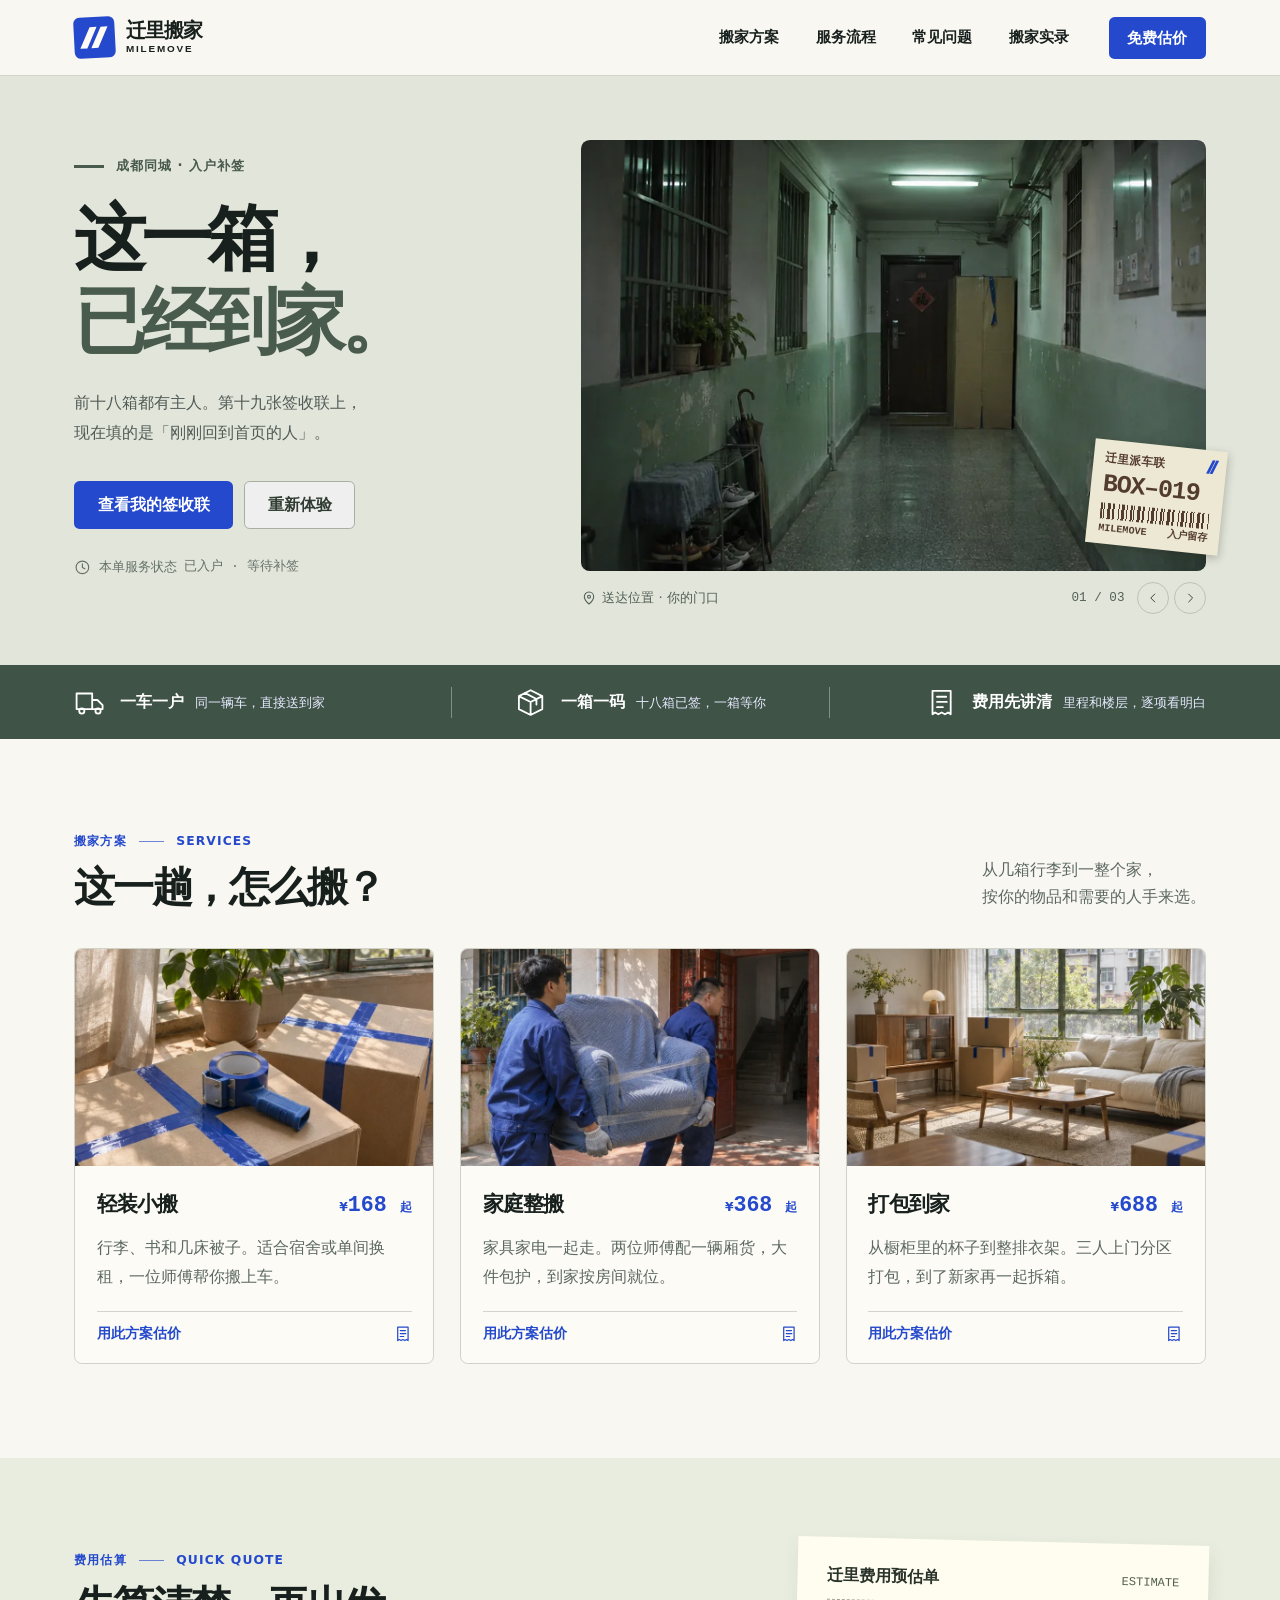
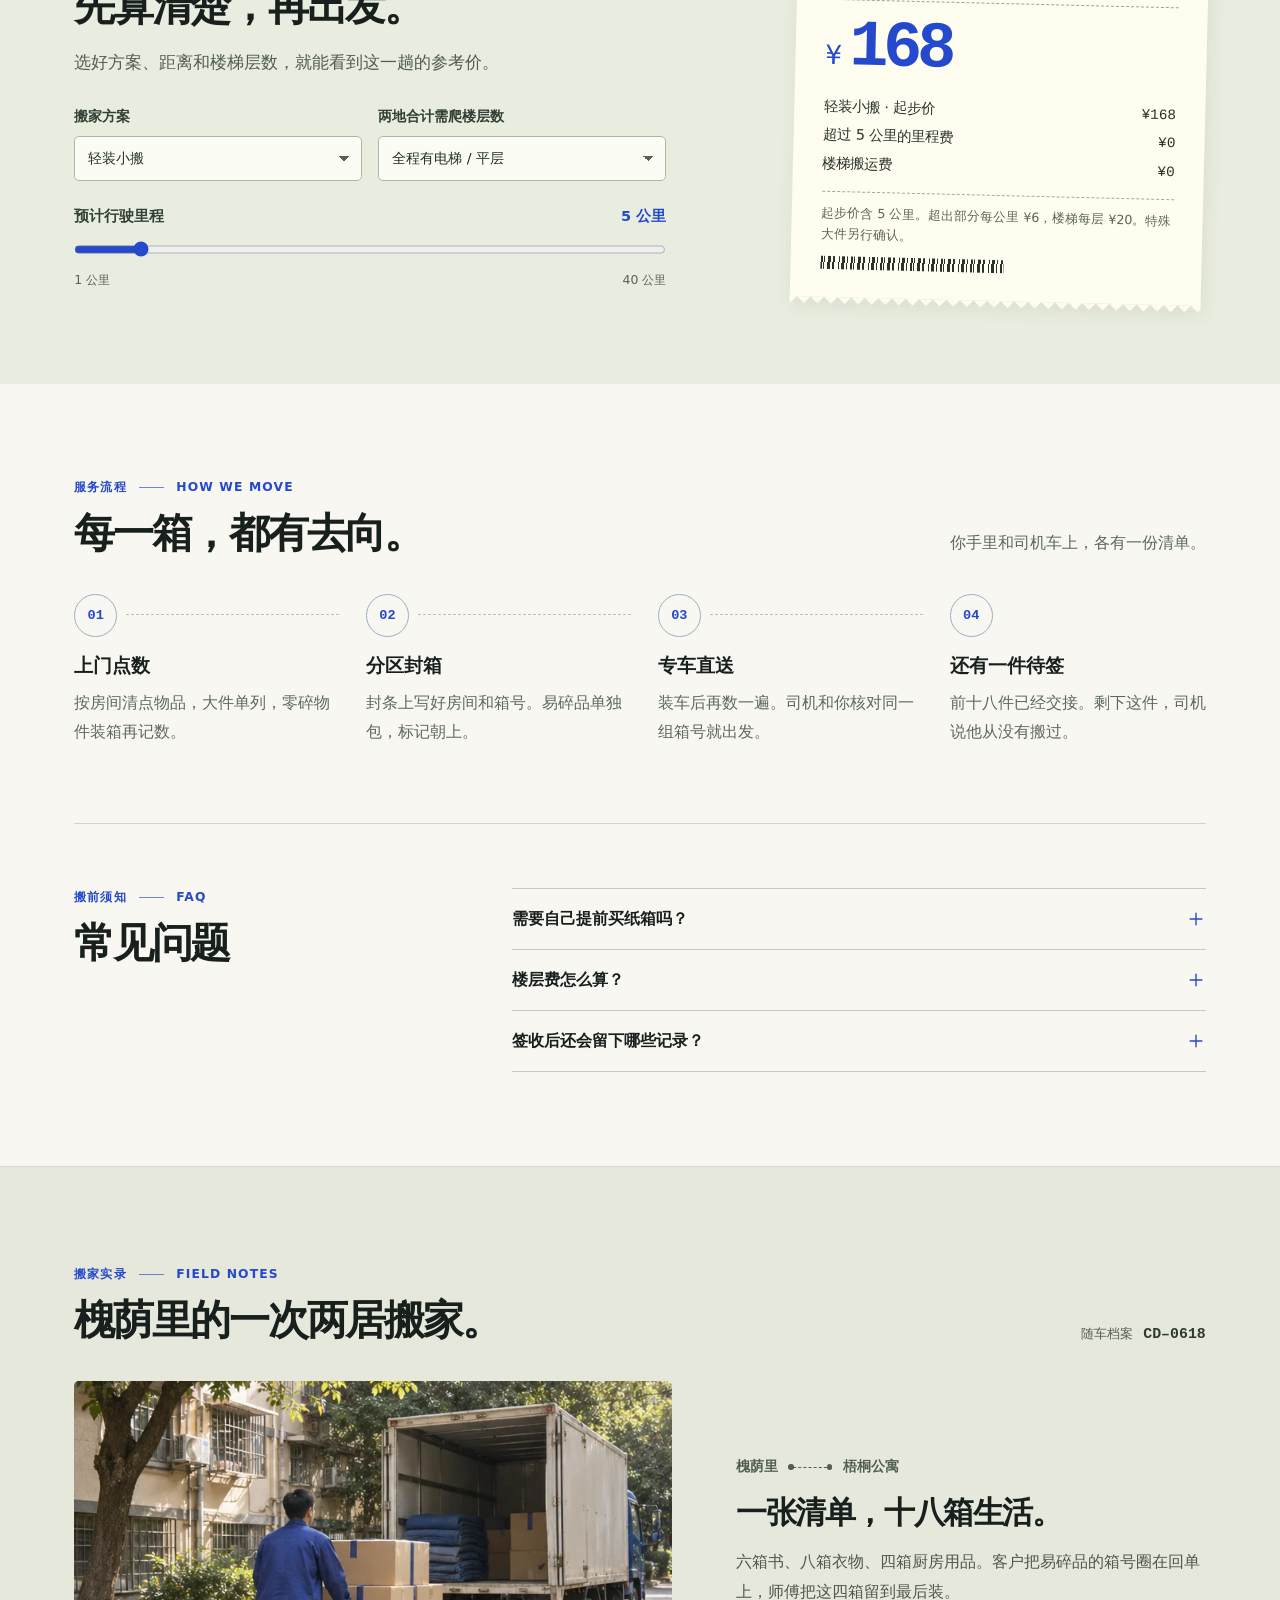
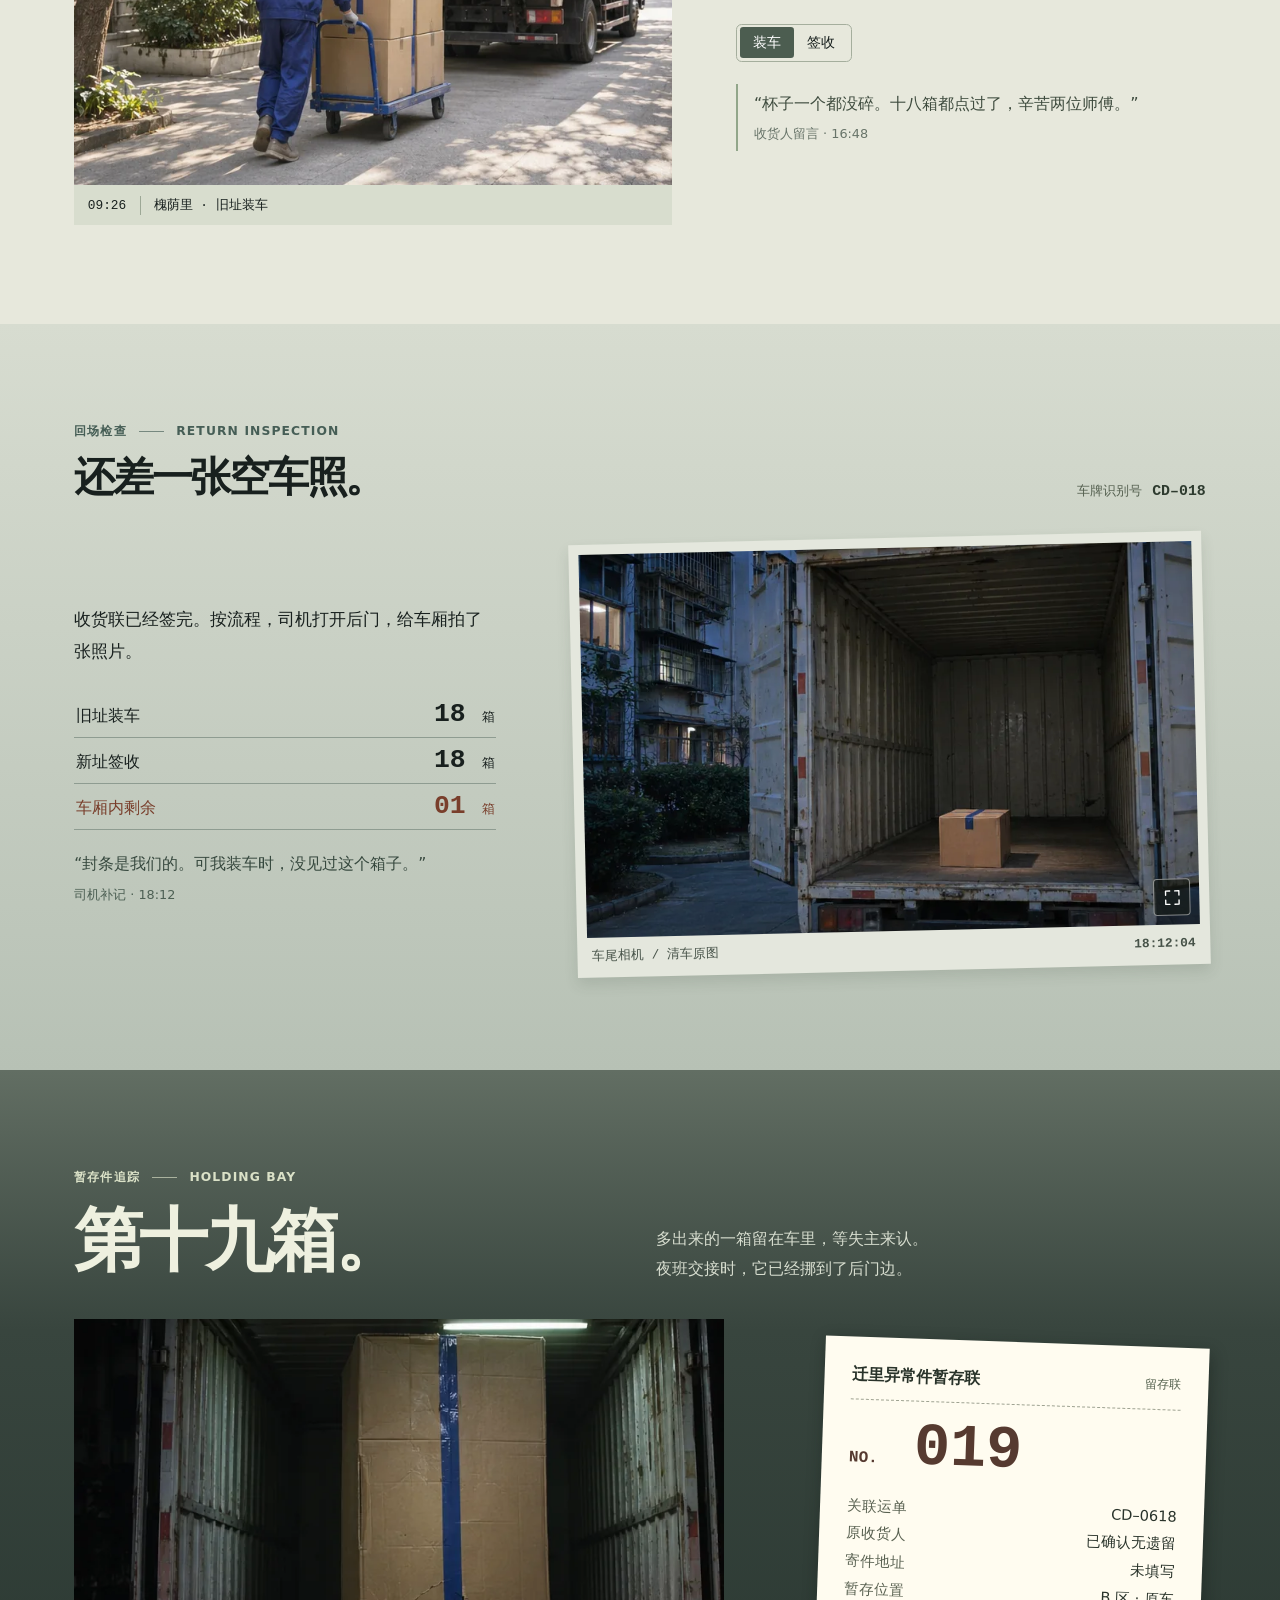
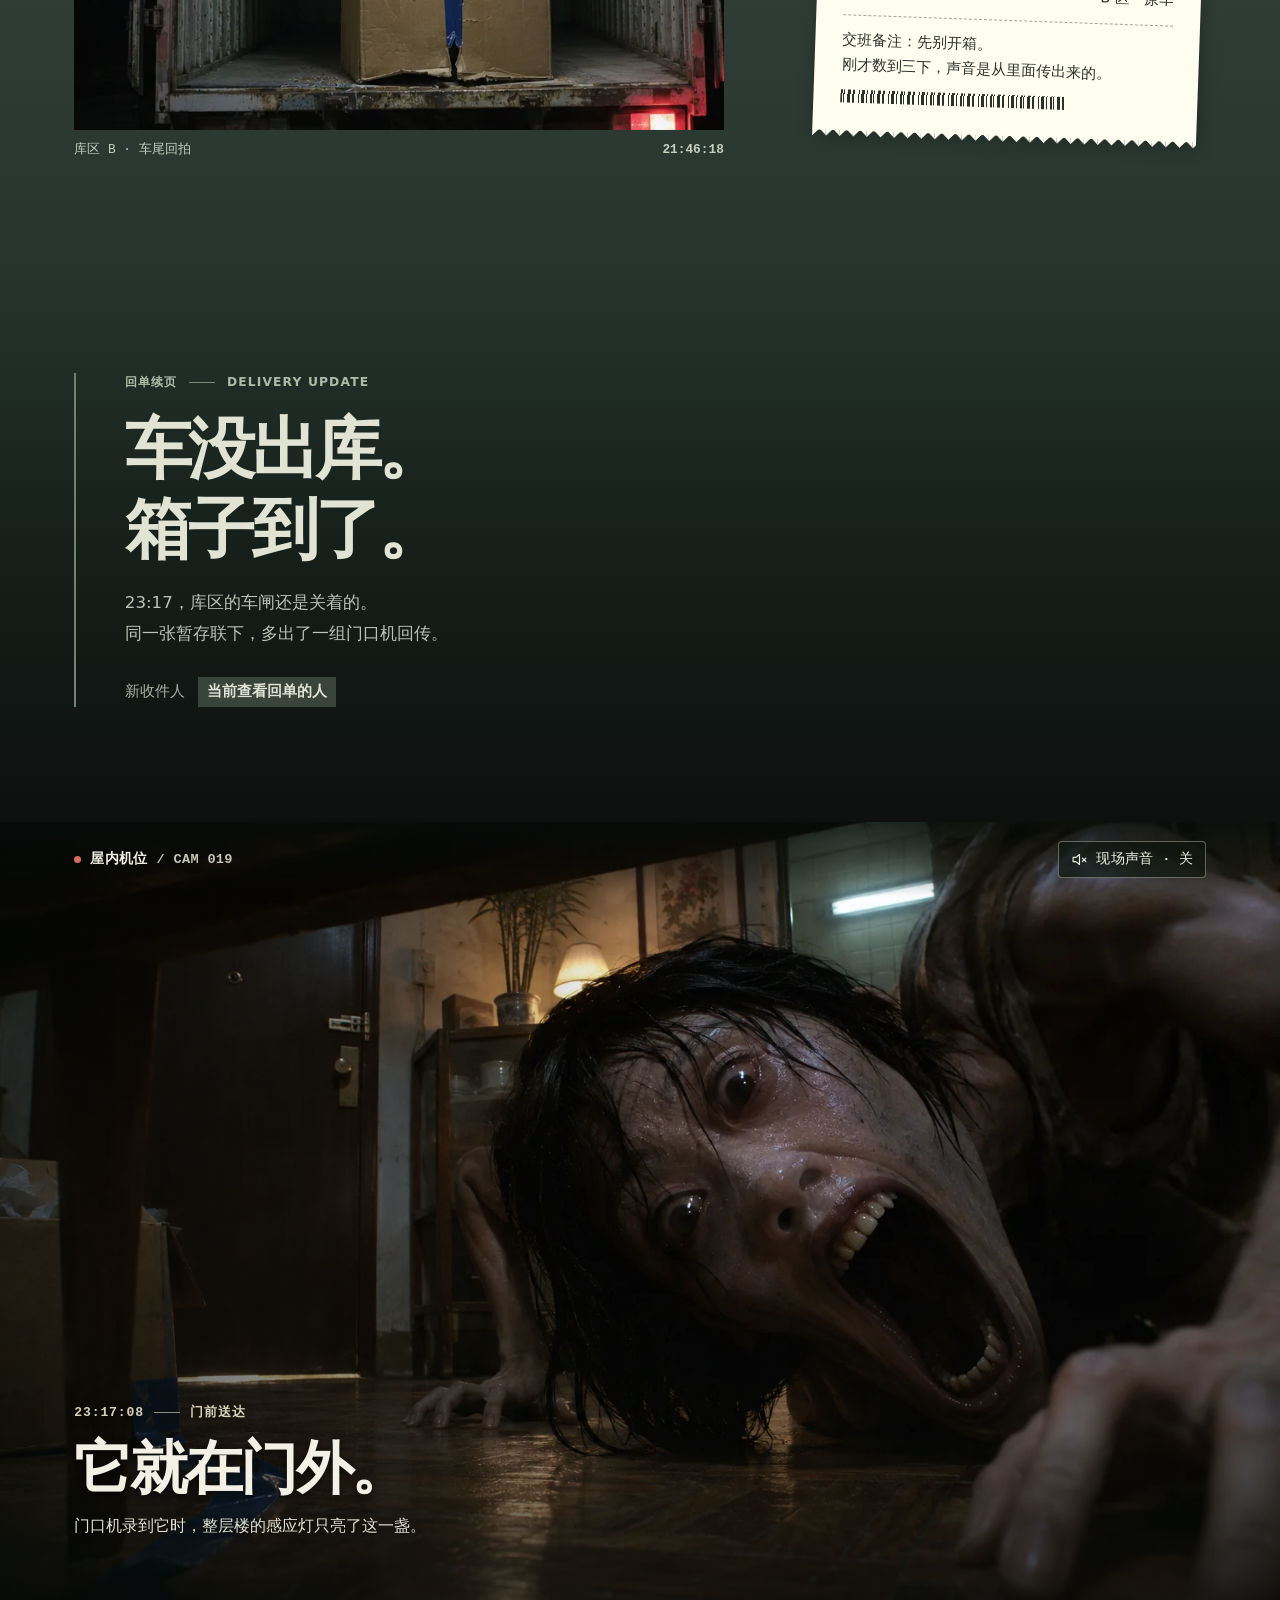
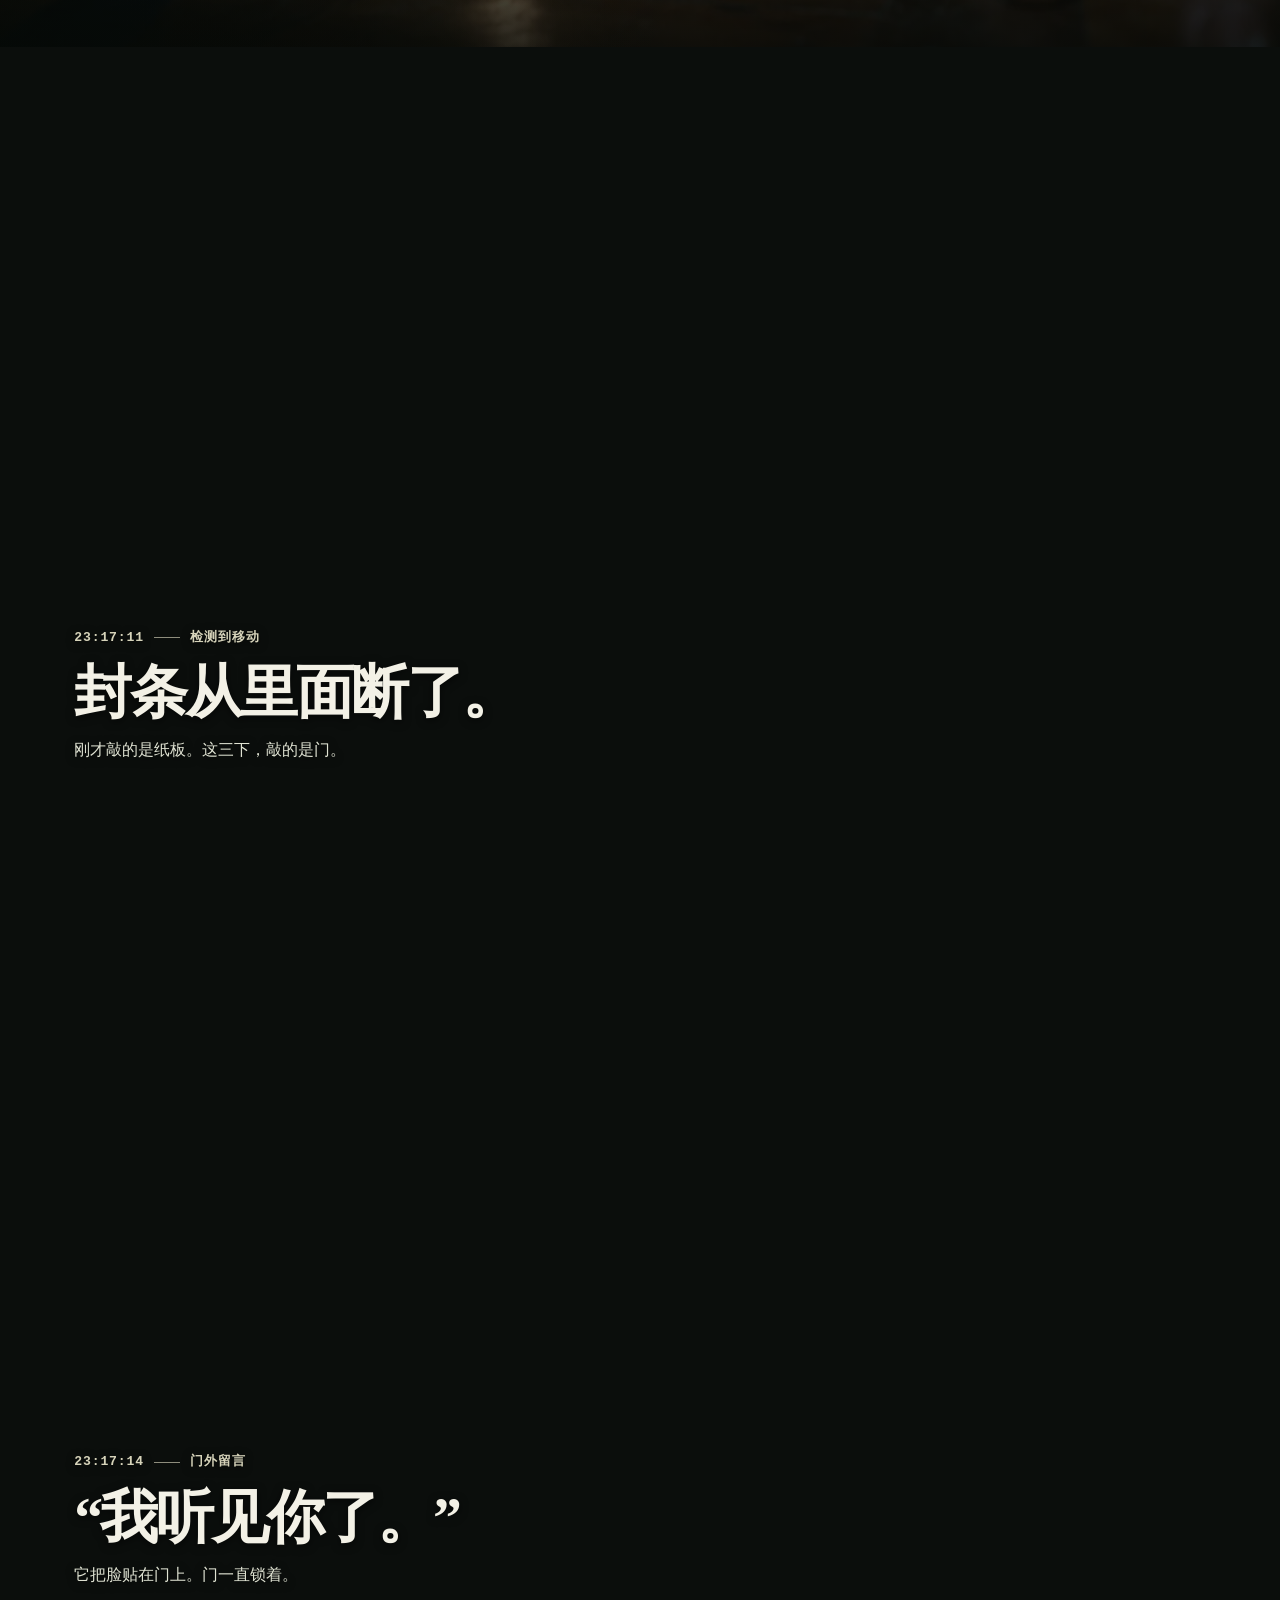
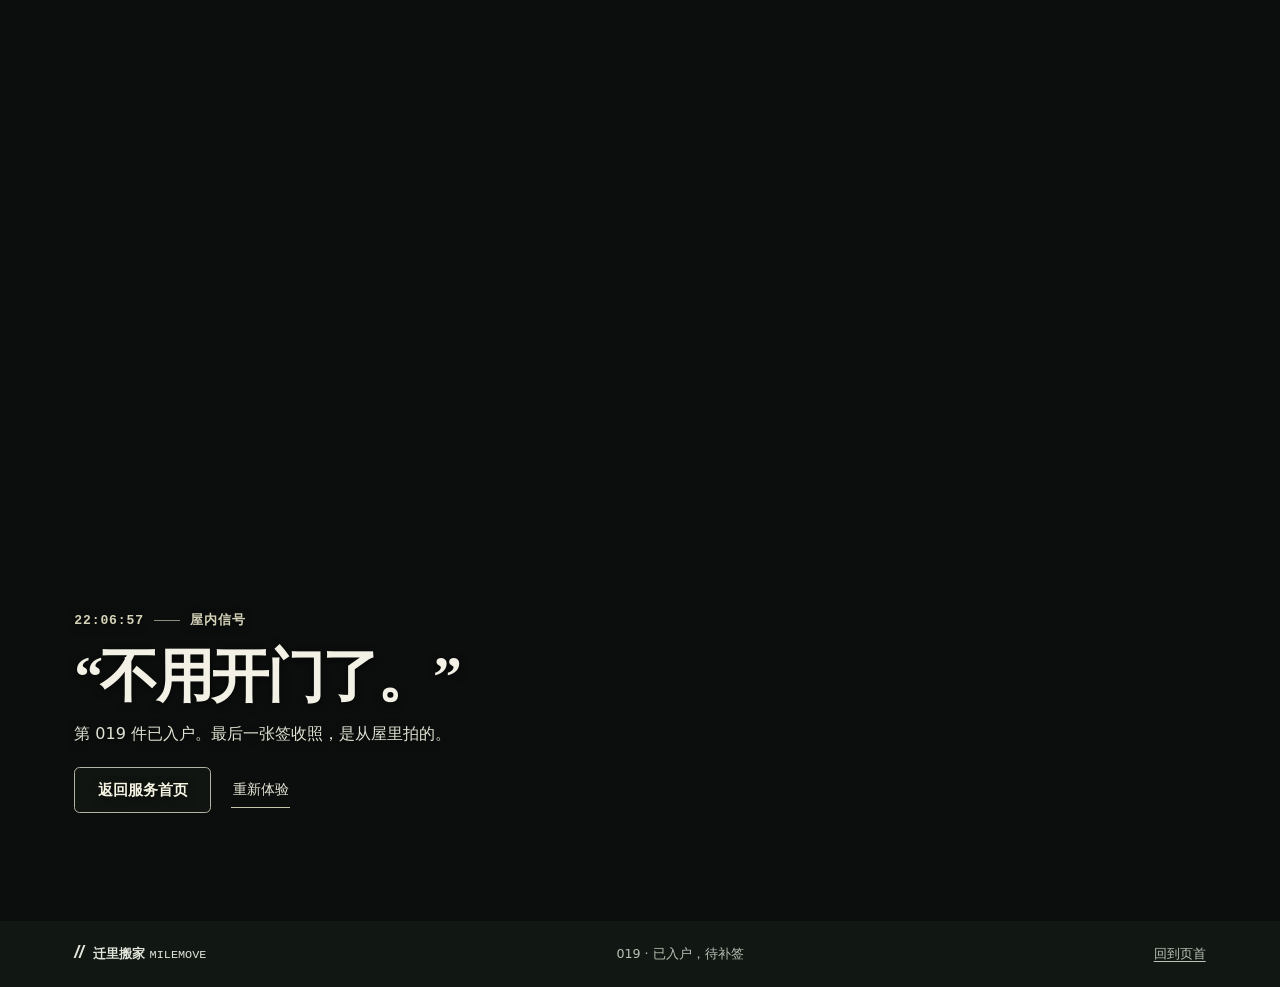
==== milemove/index.html @ a7ba2e3a "Add standalone Milemove moving service experience" ====
<!doctype html>
<html lang="zh-CN">
<head>
  <meta charset="utf-8">
  <meta name="viewport" content="width=device-width, initial-scale=1">
  <meta name="theme-color" content="#f8f7f1">
  <meta name="description" content="迁里搬家 MILEMOVE，成都同城搬家服务。了解搬家方案，算算这一趟的费用，跟着一张回单看物品怎样到家。">
  <title>迁里搬家 MILEMOVE · 成都同城搬家</title>
  <link rel="icon" href="./assets/mark.svg" type="image/svg+xml">
  <link rel="preload" as="image" href="./assets/fleet.webp">
  <link rel="stylesheet" href="./style.css">
  <script src="./app.js" defer></script>
</head>
<body>
  <svg class="symbols" aria-hidden="true" xmlns="http://www.w3.org/2000/svg">
    <symbol id="i-pin" viewBox="0 0 24 24"><path d="M19 10c0 5-7 11-7 11S5 15 5 10a7 7 0 1 1 14 0Z"/><circle cx="12" cy="10" r="2.2"/></symbol>
    <symbol id="i-box" viewBox="0 0 24 24"><path d="m3 7 9-4.5L21 7v10l-9 4.5L3 17Zm0 0 9 4.5L21 7m-9 4.5v10m-4.5-17 9 4.7v4.3"/></symbol>
    <symbol id="i-truck" viewBox="0 0 24 24"><path d="M2 5h12v12H2zm12 5h4l4 4v3h-8"/><circle cx="6" cy="18.5" r="2"/><circle cx="18.5" cy="18.5" r="2"/></symbol>
    <symbol id="i-receipt" viewBox="0 0 24 24"><path d="M5 3h14v18l-2-1.4-2.4 1.4-2.6-1.4L9.5 21l-2.4-1.4L5 21Zm3.5 4.5h7m-7 4H16m-7.5 4H13"/></symbol>
    <symbol id="i-clock" viewBox="0 0 24 24"><circle cx="12" cy="12" r="9"/><path d="M12 7v5l3.5 2"/></symbol>
    <symbol id="i-left" viewBox="0 0 24 24"><path d="m14.5 5.5-6.5 6.5 6.5 6.5"/></symbol>
    <symbol id="i-right" viewBox="0 0 24 24"><path d="m9.5 5.5 6.5 6.5-6.5 6.5"/></symbol>
    <symbol id="i-plus" viewBox="0 0 24 24"><path d="M12 5v14M5 12h14"/></symbol>
    <symbol id="i-sound" viewBox="0 0 24 24"><path d="M3 9h4l5-4v14l-5-4H3zm13-1c2 2 2 6 0 8m3-11c4 4 4 10 0 14"/></symbol>
    <symbol id="i-mute" viewBox="0 0 24 24"><path d="M3 9h4l5-4v14l-5-4H3zm13 1 5 5m0-5-5 5"/></symbol>
    <symbol id="i-expand" viewBox="0 0 24 24"><path d="M4 9V4h5m6 0h5v5m0 6v5h-5M9 20H4v-5"/></symbol>
  </svg>
  <a class="skip" href="#main">跳到主要内容</a>
  <header class="site-header" id="site-header">
    <div class="shell header-inner">
      <a class="brand" href="#top" aria-label="迁里搬家，返回首页"><span class="brand-mark" aria-hidden="true"></span><span class="brand-word">迁里搬家<span>MILEMOVE</span></span></a>
      <nav class="nav" id="nav" aria-label="主导航">
        <a href="#services">搬家方案</a><a href="#process">服务流程</a><a href="#questions">常见问题</a><a href="#case-file">搬家实录</a>
      </nav>
      <div class="header-actions"><a class="nav-quote" href="#estimate">免费估价</a><button type="button" class="menu-toggle" aria-label="展开导航" aria-expanded="false" aria-controls="nav"><span></span><span></span></button></div>
    </div>
  </header>
  <main id="main">
    <section class="hero" id="top" aria-labelledby="hero-title">
      <div class="shell hero-grid">
        <div class="hero-copy">
          <p class="eyebrow"><span class="mini-rule"></span><span id="hero-place">成都同城搬家服务</span></p>
          <h1 id="hero-title"><span id="hero-first">把日子，</span><strong id="hero-last">搬到新家<span class="fullstop">。</span></strong></h1>
          <p class="hero-intro" id="hero-intro">从第一卷封箱胶带，到最后一只箱子进门。<br>打包、搬运、归位，这一路交给迁里。</p>
          <div class="hero-buttons"><a class="button primary" id="hero-cta" href="#estimate">算算搬家费用</a><a class="button outline" id="hero-secondary" href="#services">看看服务方案</a><button class="button outline" id="hero-replay" type="button" data-replay hidden>重新体验</button></div>
          <p class="service-hours"><svg class="icon"><use href="#i-clock"/></svg><span id="hours-text">每日服务时间</span><b id="hours-value">08:00 – 20:00</b></p>
        </div>
        <figure class="hero-gallery">
          <div class="hero-photo">
            <img id="hero-image" src="./assets/fleet.webp" width="1536" height="1024" alt="午后的成都街道上，一辆蓝白色迁里搬家货车停在树荫下" fetchpriority="high">
            <div class="dispatch-label" aria-hidden="true"><div class="dispatch-label-head"><b>迁里派车联</b><span class="double-slash">//</span></div><strong id="dispatch-code">CD–018</strong><span class="barcode"></span><div class="dispatch-label-foot"><span>MILEMOVE</span><span id="dispatch-kind">同城专车</span></div></div>
          </div>
          <figcaption class="gallery-caption"><div class="gallery-description" aria-live="polite"><svg class="icon"><use href="#i-pin"/></svg><span id="gallery-label">成都 · 车队街拍</span></div><div class="gallery-controls"><span class="counter" id="gallery-counter">01 / 03</span><button type="button" class="icon-button" id="gallery-prev" aria-label="上一张车队照片"><svg class="icon"><use href="#i-left"/></svg></button><button type="button" class="icon-button" id="gallery-next" aria-label="下一张车队照片"><svg class="icon"><use href="#i-right"/></svg></button></div></figcaption>
        </figure>
      </div>
    </section>
    <div class="value-strip"><div class="shell values">
      <div><svg class="line-icon"><use href="#i-truck"/></svg><p><b>一车一户</b><span>同一辆车，直接送到家</span></p></div>
      <div><svg class="line-icon"><use href="#i-box"/></svg><p><b>一箱一码</b><span id="promise-count">装车和签收都按箱点数</span></p></div>
      <div><svg class="line-icon"><use href="#i-receipt"/></svg><p><b>费用先讲清</b><span>里程和楼层，逐项看明白</span></p></div>
    </div></div>

    <section class="section shell" id="services" aria-labelledby="services-title">
      <div class="section-head"><div><p class="kicker">搬家方案 <i></i> SERVICES</p><h2 id="services-title">这一趟，怎么搬？</h2></div><p>从几箱行李到一整个家，<br>按你的物品和需要的人手来选。</p></div>
      <div class="service-grid">
        <article class="service-card"><img width="764" height="508" src="./assets/packing.webp" loading="lazy" alt="靠窗的搬家纸箱和一卷蓝色封箱胶带"><div class="service-body"><div class="plan-title"><h3>轻装小搬</h3><span><small>¥</small>168 <small>起</small></span></div><p>行李、书和几床被子。适合宿舍或单间换租，一位师傅帮你搬上车。</p><a class="plan-link" href="#estimate" data-plan="light">用此方案估价<svg class="icon"><use href="#i-receipt"/></svg></a></div></article>
        <article class="service-card"><img width="764" height="508" src="./assets/carrying.webp" loading="lazy" alt="两位穿蓝色工装的搬运师傅合力抬起包好的家具"><div class="service-body"><div class="plan-title"><h3>家庭整搬</h3><span><small>¥</small>368 <small>起</small></span></div><p>家具家电一起走。两位师傅配一辆厢货，大件包护，到家按房间就位。</p><a class="plan-link" href="#estimate" data-plan="family">用此方案估价<svg class="icon"><use href="#i-receipt"/></svg></a></div></article>
        <article class="service-card"><img width="764" height="508" src="./assets/new-home.webp" loading="lazy" alt="新家客厅里整齐码着纸箱，家具已经归位"><div class="service-body"><div class="plan-title"><h3>打包到家</h3><span><small>¥</small>688 <small>起</small></span></div><p>从橱柜里的杯子到整排衣架。三人上门分区打包，到了新家再一起拆箱。</p><a class="plan-link" href="#estimate" data-plan="full">用此方案估价<svg class="icon"><use href="#i-receipt"/></svg></a></div></article>
      </div>
    </section>

    <section class="estimate-section" id="estimate" aria-labelledby="estimate-title">
      <div class="shell estimate-grid">
        <div><p class="kicker">费用估算 <i></i> QUICK QUOTE</p><h2 id="estimate-title">先算清楚，再出发。</h2><p class="lede">选好方案、距离和楼梯层数，就能看到这一趟的参考价。</p>
          <div class="quote-controls">
            <label class="field"><span>搬家方案</span><select id="plan"><option value="light">轻装小搬</option><option value="family">家庭整搬</option><option value="full">打包到家</option></select></label>
            <label class="field"><span>两地合计需爬楼层数</span><select id="stairs"><option value="0">全程有电梯 / 平层</option><option value="1">1 层</option><option value="2">2 层</option><option value="3">3 层</option><option value="4">4 层</option><option value="5">5 层</option><option value="6">6 层</option><option value="7">7 层</option><option value="8">8 层</option><option value="9">9 层</option><option value="10">10 层</option></select></label>
            <label class="range-field" for="km"><span>预计行驶里程</span><output id="km-value" for="km">5 公里</output></label><input type="range" id="km" min="1" max="40" value="5" aria-label="预计行驶里程（公里）">
            <div class="range-ends"><span>1 公里</span><span>40 公里</span></div>
          </div>
        </div>
        <div class="quote-paper"><div class="paper-top"><b>迁里费用预估单</b><span>ESTIMATE</span></div><div class="paper-price"><span>¥</span><output id="total" for="plan km stairs" aria-live="polite">168</output></div><dl class="price-lines"><div><dt id="base-name">轻装小搬 · 起步价</dt><dd id="base-cost">¥168</dd></div><div><dt>超过 5 公里的里程费</dt><dd id="km-cost">¥0</dd></div><div><dt>楼梯搬运费</dt><dd id="stair-cost">¥0</dd></div></dl><p>起步价含 5 公里。超出部分每公里 ¥6，楼梯每层 ¥20。特殊大件另行确认。</p><span class="barcode" aria-hidden="true"></span></div>
      </div>
    </section>

    <section id="process" class="section shell process-section" aria-labelledby="process-title">
      <div class="section-head"><div><p class="kicker">服务流程 <i></i> HOW WE MOVE</p><h2 id="process-title">每一箱，都有去向。</h2></div><p>你手里和司机车上，各有一份清单。</p></div>
      <ol class="process-list"><li><b>上门点数</b><p>按房间清点物品，大件单列，零碎物件装箱再记数。</p></li><li><b>分区封箱</b><p>封条上写好房间和箱号。易碎品单独包，标记朝上。</p></li><li><b>专车直送</b><p>装车后再数一遍。司机和你核对同一组箱号就出发。</p></li><li><b id="process-last">对码签收</b><p id="process-caption">在新家逐箱点收；司机回场前，补拍最后一张空车照。</p></li></ol>
      <div class="faq-grid" id="questions"><div><p class="kicker">搬前须知 <i></i> FAQ</p><h2>常见问题</h2></div><div class="faqs">
        <details><summary>需要自己提前买纸箱吗？<svg class="icon"><use href="#i-plus"/></svg></summary><p>可以自备。选「打包到家」时，师傅会带纸箱、蓝色封箱胶带和填充材料。书籍建议分成小箱，留出双手能抱稳的重量。</p></details>
        <details><summary>楼层费怎么算？<svg class="icon"><use href="#i-plus"/></svg></summary><p>只算需要走楼梯的高度。例如从无电梯三楼搬到有电梯的六楼，从三楼到一楼走两层，估价时选「2 层」即可。</p></details>
        <details><summary>签收后还会留下哪些记录？<svg class="icon"><use href="#i-plus"/></svg></summary><p id="faq-receipt">随车回单保留装车数、收货数和清车照片。碰到没有对应箱号的物品，会另开一张暂存联。</p></details>
      </div></div>
    </section>

    <section class="case-section" id="case-file" aria-labelledby="case-title"><div class="shell">
      <div class="section-head"><div><p class="kicker">搬家实录 <i></i> FIELD NOTES</p><h2 id="case-title">槐荫里的一次两居搬家。</h2></div><span class="job-ref">随车档案 <b>CD–0618</b></span></div>
      <div class="field-grid">
        <figure class="field-photo"><img id="case-image" width="764" height="508" src="./assets/loading.webp" loading="lazy" alt="师傅把最后几箱行李推向小区里等候的货车"><figcaption><span id="case-time">09:26</span><span id="case-caption">槐荫里 · 旧址装车</span></figcaption></figure>
        <div class="field-copy"><p class="case-route"><span>槐荫里</span><i aria-hidden="true"></i><span>梧桐公寓</span></p><h3>一张清单，十八箱生活。</h3><p>六箱书、八箱衣物、四箱厨房用品。客户把易碎品的箱号圈在回单上，师傅把这四箱留到最后装。</p>
          <div class="case-tabs" aria-label="切换交接照片"><button type="button" data-case="0" aria-pressed="true">装车</button><button type="button" data-case="1" aria-pressed="false">签收</button></div>
          <blockquote>“杯子一个都没碎。十八箱都点过了，辛苦两位师傅。”<cite>收货人留言 · 16:48</cite></blockquote>
        </div>
      </div>
    </div></section>

    <section class="inspection-section" id="inspection" aria-labelledby="inspection-title"><div class="shell">
      <div class="section-head"><div><p class="kicker">回场检查 <i></i> RETURN INSPECTION</p><h2 id="inspection-title">还差一张空车照。</h2></div><span class="job-ref">车牌识别号 <b>CD–018</b></span></div>
      <div class="inspection-grid"><div class="inspection-text"><p class="lede">收货联已经签完。按流程，司机打开后门，给车厢拍了张照片。</p><dl class="count-table"><div><dt>旧址装车</dt><dd>18 <small>箱</small></dd></div><div><dt>新址签收</dt><dd>18 <small>箱</small></dd></div><div><dt>车厢内剩余</dt><dd>01 <small>箱</small></dd></div></dl><p class="driver-note">“封条是我们的。可我装车时，没见过这个箱子。”<span>司机补记 · 18:12</span></p></div>
        <figure class="evidence"><button class="evidence-image" type="button" data-zoom="inspection" aria-label="放大清车照片"><img src="./assets/inspection.webp" width="764" height="508" loading="lazy" alt="昏暗的货车深处，还有一只用蓝色胶带封好的纸箱"><span class="expand"><svg class="icon"><use href="#i-expand"/></svg></span></button><figcaption><span>车尾相机 / 清车原图</span><b>18:12:04</b></figcaption></figure>
      </div>
    </div></section>

    <section class="depot-section" id="depot" aria-labelledby="depot-title"><div class="shell">
      <p class="kicker">暂存件追踪 <i></i> HOLDING BAY</p><div class="depot-heading"><h2 id="depot-title">第十九箱。</h2><p>多出来的一箱留在车里，等失主来认。<br>夜班交接时，它已经挪到了后门边。</p></div>
      <div class="depot-grid"><figure class="depot-photo"><img src="./assets/unclaimed.webp" width="764" height="508" loading="lazy" alt="夜间的车厢口立着一只异常高的纸箱，蓝色封条已经松开"><figcaption><span>库区 B · 车尾回拍</span><b>21:46:18</b></figcaption></figure>
        <div class="hold-ticket"><div class="paper-top"><b>迁里异常件暂存联</b><span>留存联</span></div><strong class="ticket-no"><small>NO.</small> 019</strong><dl><div><dt>关联运单</dt><dd>CD–0618</dd></div><div><dt>原收货人</dt><dd>已确认无遗留</dd></div><div><dt>寄件地址</dt><dd>未填写</dd></div><div><dt>暂存位置</dt><dd>B 区 · 原车</dd></div></dl><p>交班备注：先别开箱。<br>刚才数到三下，声音是从里面传出来的。</p><span class="barcode" aria-hidden="true"></span></div>
      </div>
    </div></section>

    <section class="route-gap"><div class="shell gap-inner"><p class="kicker">回单续页 <i></i> DELIVERY UPDATE</p><h2>车没出库。<br>箱子到了。</h2><p>23:17，库区的车闸还是关着的。<br>同一张暂存联下，多出了一组门口机回传。</p><div class="destination"><span>新收件人</span><strong>当前查看回单的人</strong></div></div></section>

    <section id="doorstep" class="cinema" aria-label="第十九箱门口回传">
      <div class="cinema-screen" aria-hidden="true"><img class="film-image active" src="./assets/landing.webp" loading="lazy" alt=""><img class="film-image" src="./assets/opened.webp" loading="lazy" alt=""><img class="film-image" src="./assets/visitor.webp" loading="lazy" alt=""><img class="film-image final-image" src="./assets/inside.webp" loading="lazy" alt=""><div class="film-glass"></div></div>
      <div class="camera-controls"><span class="camera-id"><i></i><b id="camera-name">门口机</b><span> / CAM 019</span></span><button class="sound" type="button" aria-pressed="false"><svg class="icon"><use href="#i-mute"/></svg><span>现场声音 · 关</span></button></div>
      <div class="film-beats">
        <article class="beat"><img class="fallback-still" src="./assets/landing.webp" width="764" height="508" alt="一幢旧楼的走廊尽头，门边立着库区里的那只箱子" loading="lazy"><div class="beat-copy"><p class="shot-meta">23:17:08 <i></i> 门前送达</p><h2>它就在门外。</h2><p>门口机录到它时，整层楼的感应灯只亮了这一盏。</p></div></article>
        <article class="beat"><img class="fallback-still" src="./assets/opened.webp" width="764" height="508" alt="箱底已经裂开，一只苍白的手从纸板后面探出来" loading="lazy"><div class="beat-copy"><p class="shot-meta">23:17:11 <i></i> 检测到移动</p><h2>封条从里面断了。</h2><p>刚才敲的是纸板。这三下，敲的是门。</p></div></article>
        <article class="beat"><img class="fallback-still" src="./assets/visitor.webp" width="1536" height="1024" alt="门外的人从破箱旁折过身来，一只睁着的眼睛贴近了镜头" loading="lazy"><div class="beat-copy"><p class="shot-meta">23:17:14 <i></i> 门外留言</p><h2>“我听见你了。”</h2><p>它把脸贴在门上。门一直锁着。</p></div></article>
        <article class="beat final-beat" id="receipt"><img class="fallback-still" src="./assets/inside.webp" width="1536" height="1024" alt="镜头落在屋内的桌子底下。门还锁着，那个本该在门外的东西已经贴着地板爬到了眼前" loading="lazy"><div class="beat-copy"><p class="shot-meta"><time class="local-clock">--:--:--</time><i></i> 屋内信号</p><h2>“不用开门了。”</h2><p>第 019 件已入户。最后一张签收照，是从屋里拍的。</p><div class="end-actions"><a class="button end-return" href="#top">返回服务首页</a><button class="reset-link" type="button" data-replay>重新体验</button></div></div></article>
      </div>
    </section>
  </main>
  <footer><div class="shell footer-inner"><span class="footer-brand"><i class="footer-mark">//</i> 迁里搬家 <b>MILEMOVE</b></span><span id="footer-state">同城搬运 · 随车回单</span><a href="#top">回到页首</a></div></footer>
  <dialog class="lightbox" id="lightbox" aria-labelledby="lightbox-title"><div><b id="lightbox-title">车尾相机 · 清车原图</b><button type="button" class="dialog-close" aria-label="关闭原图">关闭</button></div><img src="./assets/inspection.webp" width="764" height="508" alt="空车检查原图，车厢地板上留着一只蓝胶带纸箱"></dialog>
</body>
</html>
---- milemove/style.css ----
:root {
  color-scheme: light;
  --paper: #f8f7f1;
  --ink: #18201e;
  --blue: #2449cc;
  --muted: #5d6862;
  --line: #d2d5ca;
  --sans: Inter, "PingFang SC", "Microsoft YaHei", "Noto Sans CJK SC", system-ui, sans-serif;
  --mono: "IBM Plex Mono", "SFMono-Regular", Consolas, "Liberation Mono", monospace;
  --edge: clamp(1.25rem, 5.8vw, 6rem);
  --header: 4.7rem;
}
* { box-sizing: border-box; }
html { scroll-behavior: smooth; scroll-padding-top: calc(var(--header) + 1rem); }
body { margin: 0; color: var(--ink); background: var(--paper); font: 1rem/1.65 var(--sans); -webkit-font-smoothing: antialiased; }
button, select, input { font: inherit; }
button, select, a, input { -webkit-tap-highlight-color: transparent; }
button { color: inherit; cursor: pointer; }
a { color: inherit; text-decoration: none; }
figure, p, h1, h2, h3, dl, dd, ol, blockquote { margin: 0; }
img { display: block; width: 100%; height: auto; }
button, a { touch-action: manipulation; }
:focus-visible { outline: 3px solid #e68d1e; outline-offset: 4px; }
::selection { color: white; background: #315ac9; }
[hidden] { display: none !important; }
.symbols { position: absolute; width: 0; height: 0; overflow: hidden; pointer-events: none; }
.icon, .line-icon { width: 1.25em; height: 1.25em; flex: none; fill: none; stroke: currentColor; stroke-width: 1.65; stroke-linecap: round; stroke-linejoin: round; }
.shell { width: min(calc(100% - 2 * var(--edge)), 80rem); margin-inline: auto; }
.skip { position: fixed; top: -5rem; left: 1rem; padding: .55rem 1rem; z-index: 20; color: white; background: var(--blue); }
.skip:focus { top: .5rem; }
.site-header { position: sticky; top: 0; z-index: 12; color: var(--ink); background: #f8f7f1f7; border-bottom: 1px solid var(--line); transition: background-color .45s, color .45s, border-color .45s; }
.header-inner { display: flex; align-items: center; min-height: var(--header); gap: 2.4rem; }
.brand { display: inline-flex; align-items: center; flex: none; gap: .68rem; line-height: 1; }
.brand-mark { display: inline-grid; position: relative; width: 2.55rem; aspect-ratio: 1; border-radius: .38rem; background: var(--blue); transform: rotate(-3deg); }
.brand-mark::before, .brand-mark::after { content: ""; position: absolute; top: 25%; height: 51%; width: 17%; background: #fffdf3; transform: skew(-26deg); }
.brand-mark::before { left: 27%; } .brand-mark::after { left: 54%; }
.brand-word { display: flex; flex-direction: column; font-size: 1.24rem; font-weight: 900; letter-spacing: -.055em; }
.brand-word > span { margin-top: .24rem; font: 800 .62rem/1 Arial, sans-serif; letter-spacing: .185em; }
.nav { display: flex; gap: clamp(1.3rem, 2.6vw, 2.9rem); margin-left: auto; align-items: center; }
.nav a { position: relative; padding: .5rem .1rem; font-size: .92rem; font-weight: 600; }
.nav a::after { content: ""; position: absolute; bottom: .18rem; left: .1rem; right: .1rem; height: 2px; background: currentColor; transform: scaleX(0); transform-origin: left; transition: transform .2s; }
.nav a:hover::after, .nav a:focus-visible::after { transform: scaleX(1); }
.header-actions { display: flex; gap: .6rem; align-items: center; }
.nav-quote, .button { display: inline-flex; align-items: center; justify-content: center; font-weight: 650; white-space: nowrap; border: 1px solid transparent; border-radius: .35rem; transition: background .2s, border-color .2s, transform .2s; }
.nav-quote { padding: .5rem 1.1rem; font-size: .91rem; color: #fff; background: var(--blue); }
.menu-toggle { display: none; }
.site-header.night { color: #e1e2d4; border-color: #40443e; background: #171b19f7; }
.site-header.night .nav-quote { color: #e6e7de; background: transparent; border-color: #6b7264; }
.site-header.night .brand-mark { background: #667265; }
.hero { overflow: hidden; }
.hero-grid { display: grid; grid-template-columns: .86fr 1.2fr; align-items: center; gap: clamp(2.4rem, 4.6vw, 5rem); padding-block: clamp(2.6rem, 5vw, 4.8rem) clamp(2.2rem, 4vw, 3.75rem); }
.hero-copy { padding-bottom: 1.3rem; }
.eyebrow, .kicker { display: flex; align-items: center; gap: .75rem; color: var(--blue); font-weight: 700; font-size: .83rem; line-height: 1.5; letter-spacing: .075em; }
.mini-rule { width: 1.85rem; height: 3px; background: currentColor; }
.hero h1 { margin: 1.3rem 0 1.55rem; font-size: clamp(3.2rem, 5.65vw, 5.6rem); line-height: 1.15; letter-spacing: -.075em; font-weight: 850; }
.hero h1 > span, .hero h1 strong { display: block; }
.hero h1 strong { color: var(--blue); font-weight: inherit; }
.fullstop { display: inline-block; width: .58em; }
.hero-intro { color: #505b55; font-size: clamp(1rem, 1.24vw, 1.13rem); font-weight: 450; line-height: 1.9; }
.hero-buttons { display: flex; flex-wrap: wrap; gap: .7rem; margin-top: 2rem; }
.button { min-height: 3rem; padding: .64rem 1.4rem; font-size: .98rem; }
.button.primary, .nav-quote:hover { background: var(--blue); color: #fff; }
.button.primary:hover, .nav-quote:hover { background: #1736ab; }
.button.outline { border-color: #a7aea3; color: #303c32; }
.button.outline:hover { background: #eeeede; border-color: #596550; }
.service-hours { display: flex; align-items: center; gap: .47rem; color: #657168; font-size: .81rem; margin-top: 1.7rem; }
.service-hours .icon { width: 1.05rem; height: 1.05rem; }
.service-hours b { font: 500 .83rem/1.25 var(--mono); }
.hero-gallery { min-width: 0; }
.hero-photo { position: relative; }
.hero-photo > img { width: 100%; aspect-ratio: 1.45; object-fit: cover; border-radius: .55rem; background: #b9ae83; }
.dispatch-label { position: absolute; bottom: 5%; right: -1.1rem; width: clamp(7.2rem, 10.4vw, 9.5rem); padding: .63rem .74rem .6rem; color: #23343c; background: #fffcf1; box-shadow: 1px 3px 8px #16180940; transform: rotate(6deg); }
.dispatch-label-head, .dispatch-label-foot, .paper-top { display: flex; justify-content: space-between; align-items: center; gap: .55rem; }
.dispatch-label-head { font-size: .73rem; line-height: 1.1; }
.double-slash { color: var(--blue); font: 1000 1.1rem/.9 Arial, sans-serif; font-style: italic; letter-spacing: -.08em; }
.dispatch-label strong { display: block; margin: .4rem 0 .35rem; font: 800 clamp(1.15rem, 1.95vw, 1.6rem)/1 var(--mono); letter-spacing: -.045em; }
.barcode { display: block; width: 100%; height: 1rem; background: repeating-linear-gradient(90deg, currentColor 0 2px, transparent 2px 3px, currentColor 3px 4px, transparent 4px 7px, currentColor 7px 10px, transparent 10px 12px, currentColor 12px 14px, transparent 14px 18px, currentColor 18px 19px, transparent 19px 21px, currentColor 21px 24px, transparent 24px 26px, currentColor 26px 27px, transparent 27px 30px); }
.dispatch-label-foot { margin-top: .35rem; font: 600 .63rem/1 var(--mono), var(--sans); }
.gallery-caption { display: flex; align-items: center; justify-content: space-between; gap: .55rem; padding-top: .7rem; color: #536057; }
.gallery-description, .gallery-controls { display: flex; align-items: center; }
.gallery-description { gap: .34rem; font-size: .82rem; }
.gallery-description .icon { width: 1rem; height: 1rem; }
.gallery-controls { gap: .3rem; }
.counter { margin-right: .48rem; font: .79rem/1 var(--mono); }
.icon-button { display: inline-grid; place-items: center; width: 2rem; height: 2rem; padding: 0; border: 1px solid #bdc3b7; border-radius: 50%; background: transparent; color: #344636; }
.icon-button:hover { border-color: var(--blue); color: var(--blue); }
.icon-button .icon { width: .9rem; }
.value-strip { color: #fff; background: #2649bf; }
.values { display: grid; grid-template-columns: repeat(3, 1fr); padding-block: 1.32rem; }
.values > div { display: flex; align-items: center; justify-content: center; gap: .92rem; padding-inline: 1rem; }
.values > div + div { border-left: 1px solid #ffffff58; }
.values > div:first-child { justify-content: flex-start; padding-left: 0; }
.values > div:last-child { justify-content: flex-end; padding-right: 0; }
.values .line-icon { width: 1.95rem; height: 1.95rem; stroke-width: 1.4; }
.values p { display: flex; flex-wrap: wrap; align-items: baseline; gap: .05rem .65rem; }
.values b { font-size: 1.02rem; }
.values p > span { color: #e6eaff; font-size: .81rem; }
.section { padding-block: clamp(4.2rem, 7.3vw, 7rem); }
.section-head { display: flex; justify-content: space-between; align-items: flex-end; gap: 2rem; margin-bottom: 2.25rem; }
.kicker { font-size: .77rem; letter-spacing: .09em; text-transform: uppercase; }
.kicker i, .shot-meta i { width: 1.6rem; height: 1px; background: currentColor; opacity: .65; }
h2 { font-size: clamp(2rem, 3.2vw, 3.15rem); line-height: 1.23; letter-spacing: -.055em; font-weight: 780; }
.kicker + h2, .kicker + .depot-heading { margin-top: .7rem; }
.section-head > p { color: var(--muted); line-height: 1.8; font-size: .97rem; }
.service-grid { display: grid; grid-template-columns: repeat(3, minmax(0, 1fr)); gap: clamp(1rem, 2vw, 1.8rem); }
.service-card { min-width: 0; border: 1px solid #d1d2c7; border-radius: .48rem; overflow: hidden; display: flex; flex-direction: column; background: #fcfbf6; }
.service-card > img { width: 100%; aspect-ratio: 1.65; object-fit: cover; }
.service-body { display: flex; flex-direction: column; align-items: flex-start; height: 100%; padding: 1.3rem clamp(1rem, 1.7vw, 1.6rem) 1.1rem; }
.plan-title { display: flex; width: 100%; align-items: baseline; justify-content: space-between; gap: .5rem; }
.plan-title h3 { font-size: clamp(1.22rem, 1.65vw, 1.55rem); letter-spacing: -.04em; }
.plan-title > span { color: var(--blue); font: 700 1.35rem/1.1 var(--mono); }
.plan-title small { font: 600 .77rem var(--sans); }
.service-body p { margin: .75rem 0 1.2rem; color: var(--muted); line-height: 1.8; }
.plan-link { width: 100%; padding-top: .65rem; border-top: 1px solid var(--line); margin-top: auto; display: flex; align-items: center; justify-content: space-between; color: var(--blue); font-size: .89rem; font-weight: 650; }
.plan-link:hover { text-decoration: underline; }
.estimate-section { padding-block: clamp(3.7rem, 6.5vw, 6.1rem); background: #e8eddf; }
.estimate-grid { display: grid; align-items: center; grid-template-columns: 1.18fr .82fr; gap: clamp(3rem, 10vw, 10rem); }
.lede { line-height: 1.85; font-size: 1.06rem; }
.estimate-grid .lede { margin: .95rem 0 1.7rem; color: #505d50; }
.quote-controls { display: grid; grid-template-columns: 1fr 1fr; gap: .65rem 1rem; }
.field { display: grid; gap: .42rem; color: #324135; font-size: .9rem; font-weight: 650; }
select { width: 100%; appearance: none; min-height: 2.85rem; padding: .55rem 2.4rem .55rem .8rem; border: 1px solid #aeb7a7; border-radius: .3rem; color: #233125; font-weight: 500; background: linear-gradient(45deg, transparent 50%, #586356 50%) calc(100% - 17px) 51% / 5px 5px no-repeat, linear-gradient(135deg, #586356 50%, transparent 50%) calc(100% - 12px) 51% / 5px 5px no-repeat, #fbfcf4; cursor: pointer; }
.range-field, .range-ends { display: flex; justify-content: space-between; align-items: center; grid-column: 1/-1; }
.range-field { margin-top: .8rem; color: #324135; font-size: .91rem; font-weight: 650; }
.range-field output { color: var(--blue); }
input[type="range"] { width: 100%; margin: 0; grid-column: 1/-1; height: 1.3rem; cursor: pointer; accent-color: var(--blue); }
.range-ends { color: #586555; font-size: .78rem; }
.quote-paper, .hold-ticket { background: #fffcf0; color: #29332a; position: relative; isolation: isolate; }
.quote-paper { max-width: 26rem; width: 100%; justify-self: center; padding: 1.55rem 1.85rem 1.8rem; transform: rotate(1.4deg); box-shadow: 2px 8px 18px #49513a17; }
.quote-paper::after, .hold-ticket::after { content: ""; position: absolute; left: 0; right: 0; bottom: -.42rem; height: .45rem; background: linear-gradient(135deg, #fffcf0 25%, transparent 25%) 0 0 / .85rem .85rem repeat-x, linear-gradient(225deg, #fffcf0 25%, transparent 25%) 0 0 / .85rem .85rem repeat-x; }
.paper-top { border-bottom: 1px dashed #9fa392; padding-bottom: .7rem; }
.paper-top > span { font: .75rem/1.4 var(--mono), var(--sans); color: #53604d; }
.paper-price { display: flex; align-items: baseline; gap: .45rem; margin: .9rem 0 .8rem; line-height: 1; color: var(--blue); }
.paper-price > span { font-size: 1.65rem; }.paper-price output { font: 730 clamp(2.9rem, 5.1vw, 4.3rem)/1 var(--mono); letter-spacing: -.08em; }
.price-lines > div, .hold-ticket dl > div { display: flex; justify-content: space-between; align-items: baseline; gap: .8rem; }
.price-lines { font-size: .9rem; line-height: 1.9; }
.price-lines dd { font-family: var(--mono); }
.quote-paper > p { margin-top: .8rem; border-top: 1px dashed #a5ab9b; padding-top: .7rem; font-size: .79rem; line-height: 1.65; color: #5a6556; }
.quote-paper .barcode { width: 52%; height: .8rem; margin-top: .7rem; }
.process-list { counter-reset: stage; list-style: none; display: grid; grid-template-columns: repeat(4, minmax(0, 1fr)); gap: clamp(1rem, 2.8vw, 3rem); padding: 0; }
.process-list li { counter-increment: stage; position: relative; display: grid; align-content: start; }
.process-list li::before { content: "0" counter(stage); width: 2.55rem; height: 2.55rem; display: grid; place-items: center; margin-bottom: .9rem; border: 1px solid #9daec2; border-radius: 50%; font: 600 .85rem/1 var(--mono); color: var(--blue); }
.process-list li:not(:last-child)::after { position: absolute; content: ""; top: 1.25rem; left: 3.25rem; right: -.55rem; border-top: 1px dashed #b9c2b9; }
.process-list b { font-size: 1.16rem; }
.process-list p { color: var(--muted); margin-top: .45rem; line-height: 1.8; }
.faq-grid { display: grid; grid-template-columns: .72fr 1.28fr; gap: 3rem; margin-top: clamp(3.5rem, 6vw, 6rem); padding-top: clamp(3rem, 5vw, 4.6rem); border-top: 1px solid var(--line); }
.faqs details { border-bottom: 1px solid #c6ccbf; }
.faqs details:first-child { border-top: 1px solid #c6ccbf; }.faqs summary { list-style: none; display: flex; align-items: center; justify-content: space-between; gap: 1rem; padding: 1.05rem 0; cursor: pointer; font-weight: 650; }.faqs summary::-webkit-details-marker { display: none; }.faqs summary .icon { transition: transform .2s; color: var(--blue); }
.faqs details[open] summary .icon { transform: rotate(45deg); }
.faqs details p { padding: 0 1.8rem 1.15rem 0; color: var(--muted); }
.case-section, .inspection-section, .depot-section { padding-block: clamp(4.3rem, 7.7vw, 7.5rem); }
.case-section { background: #e7e8dc; border-top: 1px solid #d6d9cb; }
.job-ref { color: #566151; font-size: .83rem; white-space: nowrap; }.job-ref b { display: inline-block; margin-left: .4rem; color: #2e3b2f; font: 650 .93rem var(--mono); }
.field-grid { display: grid; grid-template-columns: 1.12fr .88fr; align-items: center; gap: clamp(2rem, 5vw, 5.7rem); }
.field-photo > img { aspect-ratio: 1.48; object-fit: cover; border-radius: .3rem .3rem 0 0; }
.field-photo figcaption, .evidence figcaption, .depot-photo figcaption { display: flex; align-items: center; justify-content: space-between; gap: .8rem; font: .8rem/1.5 var(--mono), var(--sans); }
.field-photo figcaption { justify-content: flex-start; background: #d8ddce; padding: .65rem .85rem; }
.field-photo figcaption > span:first-child { border-right: 1px solid #9da896; padding-right: .85rem; }
.case-route { display: flex; align-items: center; gap: .65rem; font-size: .89rem; color: #505f50; font-weight: 650; }
.case-route i { position: relative; width: 2.75rem; border-top: 1px dashed currentColor; }.case-route i::before,.case-route i::after { content: ""; position: absolute; width: .35rem; height: .35rem; top: -.2rem; border-radius: 50%; background: currentColor; }.case-route i::after { right: 0; }
.field-copy h3 { margin: .7rem 0; font-size: clamp(1.45rem, 2.45vw, 2.35rem); line-height: 1.45; letter-spacing: -.045em; }
.field-copy > p:not(.case-route) { color: #4c594d; line-height: 1.9; }
.case-tabs { display: inline-flex; margin-top: 1rem; padding: .18rem; border-radius: .35rem; border: 1px solid #a5ae9d; }
.case-tabs button { border: 0; padding: .23rem .82rem; border-radius: .2rem; background: transparent; font-size: .88rem; }
.case-tabs button[aria-pressed="true"] { color: white; background: #4c5d50; }
.field-copy blockquote { margin-top: 1.4rem; padding: .4rem 0 .4rem 1rem; border-left: 2px solid #92a68a; color: #3e4b3e; }
.field-copy cite, .driver-note span { display: block; margin-top: .4rem; color: #687469; font-size: .8rem; font-style: normal; }
.inspection-section { background: linear-gradient(#d7dcd0, #b7c1b5); }
.inspection-section .kicker { color: #465e56; }
.inspection-grid { display: grid; align-items: center; grid-template-columns: .8fr 1.2fr; gap: clamp(2.5rem, 6vw, 6.2rem); }
.count-table { margin: 1.6rem 0 1.4rem; }
.count-table > div { display: flex; align-items: baseline; justify-content: space-between; padding: .48rem .1rem; border-bottom: 1px solid #8e9c91; }
.count-table dd { font: 600 1.65rem/1.1 var(--mono); }.count-table dd small { font: 500 .82rem var(--sans); }
.count-table > div:last-child { color: #793e2b; }
.driver-note { font-size: .97rem; color: #36483e; }.driver-note span { color: #4d6054; }
.evidence { padding: .63rem; background: #e4e7dd; transform: rotate(-1.3deg); box-shadow: 0 7px 14px #35453722; }
.evidence-image { display: block; position: relative; width: 100%; padding: 0; border: 0; background: #303830; cursor: zoom-in; }
.evidence-image > img { aspect-ratio: 1.6; object-fit: cover; }
.expand { position: absolute; bottom: .55rem; right: .55rem; width: 2.3rem; height: 2.3rem; display: grid; place-items: center; border: 1px solid #fff7; border-radius: .25rem; color: #fff; background: #171c18a8; }
.evidence figcaption { padding: .58rem .28rem .1rem; color: #465248; }
.depot-section { background: linear-gradient(#626e63, #38453e 33%, #27352f); color: #eef0df; }
.depot-section .kicker { color: #dae1c7; }
.depot-heading { display: grid; grid-template-columns: 1fr 1fr; align-items: end; gap: 2rem; }
.depot-heading h2 { font-size: clamp(3rem, 5.4vw, 5rem); }
.depot-heading p { color: #d7ddcf; line-height: 1.85; }
.depot-grid { display: grid; grid-template-columns: 1.25fr .75fr; gap: clamp(2.5rem, 7.2vw, 8.4rem); align-items: center; margin-top: 2.25rem; }
.depot-photo img { aspect-ratio: 1.58; object-fit: cover; }
.depot-photo figcaption { padding-top: .6rem; color: #c3cebf; }
.hold-ticket { padding: 1.55rem 1.7rem 1.7rem; width: 100%; max-width: 24rem; justify-self: center; transform: rotate(2deg); box-shadow: 2px 5px 16px #121a1466; }
.ticket-no { display: block; font: 750 3.75rem/1.2 var(--mono); color: #563a30; margin: .6rem 0; }
.ticket-no small { font-size: 1rem; }.hold-ticket dl { font-size: .91rem; line-height: 1.9; }
.hold-ticket dt { color: #586050; }.hold-ticket > p { margin: .8rem 0; padding-top: .75rem; border-top: 1px dashed #a2a794; font-size: .93rem; }
.hold-ticket .barcode { width: 68%; height: .85rem; }
.route-gap { color: #e1e3d4; background: linear-gradient(#27352f, #151e19 55%, #0d100f); padding-block: clamp(4.5rem, 9vw, 9rem); }
.gap-inner { border-left: 2px solid #71826d; padding-left: clamp(1.25rem, 3.8vw, 3.9rem); }
.route-gap .kicker { color: #acbda5; }.gap-inner h2 { margin: 1.15rem 0; font-size: clamp(2.7rem, 5.2vw, 5rem); line-height: 1.2; }
.gap-inner > p:not(.kicker) { color: #b9c4b8; font-size: 1.04rem; line-height: 1.85; }
.destination { display: flex; align-items: baseline; gap: .85rem; margin-top: 1.7rem; font-size: .93rem; }.destination > span { color: #a6b3a4; }.destination strong { font-weight: 600; padding: .18rem .55rem; background: #39443b; }
.cinema { position: relative; isolation: isolate; color: #f3f1e6; background: #0b0e0c; --screen-h: calc(100svh - var(--header)); }
.cinema-screen { display: none; }
.camera-controls { position: sticky; top: var(--header); z-index: 4; display: flex; justify-content: space-between; align-items: center; padding: 1.35rem var(--edge); height: 4.7rem; margin-bottom: -4.7rem; pointer-events: none; background: linear-gradient(#080d0bbd, transparent); }
.camera-id, .sound { display: inline-flex; align-items: center; gap: .55rem; font: 550 .85rem/1.4 var(--mono), var(--sans); letter-spacing: .025em; }
.camera-id i { width: .45rem; height: .45rem; background: #d66e5e; border-radius: 50%; }
.camera-id span { color: #c3c6b8; }.sound { pointer-events: auto; padding: .48rem .7rem; border-radius: .25rem; border: 1px solid #d1d5c26b; color: #f1f1e2; background: #101710b8; }
.beat { position: relative; display: flex; align-items: flex-end; padding: 6rem var(--edge) clamp(3.9rem, 12vh, 8rem); min-height: max(35rem, var(--screen-h)); }
.fallback-still { position: absolute; z-index: -2; inset: 0; width: 100%; height: 100%; object-fit: cover; }
.beat::after { content: ""; position: absolute; inset: 0; z-index: -1; background: linear-gradient(0deg, #070b09e8, transparent 62%); }
.beat-copy { max-width: 35rem; text-shadow: 0 2px 8px #0009; }
.shot-meta { display: flex; align-items: center; gap: .65rem; font: 600 .82rem/1.5 var(--mono), var(--sans); color: #d6d3ba; letter-spacing: .065em; }
.beat-copy h2 { margin: .7rem 0 .55rem; font: 600 clamp(2.25rem, 4.5vw, 4.65rem)/1.2 "Songti SC", "STSong", "SimSun", Georgia, serif; letter-spacing: -.045em; }
.beat-copy > p:last-of-type:not(.shot-meta) { color: #e0e3d3; line-height: 1.7; }
.end-actions { display: flex; align-items: center; flex-wrap: wrap; gap: 1.25rem; margin-top: 1.25rem; }
.end-return { color: #f6f4e3; background: #161a16ab; border-color: #b1b4a2; font-size: .91rem; min-height: 2.7rem; }
.end-return:hover { background: #43473d; }
.reset-link { padding: .4rem .1rem; border: 0; border-bottom: 1px solid #c5c5ac; background: transparent; color: #e6e5d6; font-size: .88rem; }
@media (prefers-reduced-motion: no-preference) {
  .film-ready .cinema-screen { display: block; position: sticky; top: var(--header); height: var(--screen-h); margin-bottom: calc(-1 * var(--screen-h)); overflow: hidden; z-index: -1; }
  .film-image, .film-glass { position: absolute; inset: 0; height: 100%; width: 100%; }
  .film-image { object-fit: cover; opacity: 0; transition: opacity .65s ease; }
  .film-image.active { opacity: 1; }
  .film-image.final-image { transition-duration: .18s; }
  .film-glass { background: linear-gradient(90deg, #05090694, transparent 54%), linear-gradient(0deg, #060907d6 0%, #090d0845 26%, transparent 52%); }
  .film-ready .fallback-still, .film-ready .beat::after { display: none; }
}
.film-image.final-image, .final-beat .fallback-still { object-position: 65% 49%; }
footer { background: #111713; color: #bac1b5; font-size: .79rem; }
.footer-inner { display: flex; align-items: center; justify-content: space-between; gap: 1rem; padding-block: 1.4rem; }
.footer-brand { color: #e2e5da; font-weight: 700; }.footer-brand b { font: .74rem var(--mono); }.footer-mark { font: italic 900 1.1rem/1 Arial, sans-serif; margin-right: .3rem; }
footer a { text-decoration: underline; text-underline-offset: .25em; }
.lightbox { margin: auto; padding: .8rem; width: min(58rem, 93vw); border: 1px solid #667260; border-radius: .35rem; color: #e4e6da; background: #1b241e; }
.lightbox::backdrop { background: #0b100ce6; }.lightbox > div { display: flex; align-items: center; justify-content: space-between; padding: 0 .2rem .7rem; }
.lightbox img { max-height: 75svh; object-fit: contain; }.dialog-close { border: 1px solid #8d998b; background: transparent; color: inherit; padding: .25rem .8rem; border-radius: .2rem; }
.returned .hero { background: #e2e5da; }.returned .hero h1 strong, .returned .hero .eyebrow { color: #485b4c; }.returned .hero-photo > img { background: #464e40; }.returned .value-strip { background: #3f5346; }
.returned .dispatch-label { background: #ece8d4; color: #533b30; }
@media (min-width: 105rem) { .hero-grid { grid-template-columns: .87fr 1.13fr; } }
@media (max-width: 70rem) {
  .values p { display: grid; gap: .06rem; }.header-inner { gap: 1.65rem; }
  .hero-grid { grid-template-columns: .87fr 1.13fr; gap: 2rem; }.hero-photo > img { aspect-ratio: 1.34; }
}
@media (max-width: 52rem) {
  :root { --edge: clamp(1.2rem, 4.8vw, 2.5rem); --header: 4.1rem; }
  .header-inner { gap: 1rem; }.header-actions { margin-left: auto; }
  .nav { display: none; position: absolute; left: 0; right: 0; top: 100%; flex-direction: column; align-items: stretch; gap: 0; padding: .35rem var(--edge) .8rem; background: var(--paper); border-bottom: 1px solid var(--line); }
  .nav.open { display: flex; }.nav a { padding: .75rem .15rem; }.nav a::after { display: none; }.night .nav { background: #171b19; border-color: #40443e; }
  .menu-toggle { display: grid; place-content: center; gap: 5px; width: 2.6rem; height: 2.6rem; background: transparent; border: 0; }
  .menu-toggle span { display: block; width: 1.25rem; height: 2px; background: currentColor; }.menu-toggle[aria-expanded="true"] span:first-child { transform: translateY(3.5px) rotate(45deg); }.menu-toggle[aria-expanded="true"] span:last-child { transform: translateY(-3.5px) rotate(-45deg); }
  .hero-grid { gap: 1.5rem; }.hero h1 { font-size: clamp(2.9rem, 6.5vw, 3.8rem); }.hero-buttons { gap: .5rem; }.hero-buttons .button { padding-inline: .85rem; }.hero-copy { padding-bottom: 0; }
  .values > div { gap: .55rem; }.values b { font-size: .96rem; }.values p > span { font-size: .76rem; }.values .line-icon { width: 1.65rem; height: 1.65rem; }
  .service-grid { gap: .8rem; }.service-body { padding: .9rem .8rem; }.plan-title { flex-wrap: wrap; gap: .16rem .35rem; }.plan-title > span { font-size: 1.05rem; }
  .estimate-grid { gap: 2.1rem; }.quote-paper { padding: 1.15rem 1.25rem; }
  .depot-grid { gap: 2rem; }.hold-ticket { padding: 1rem 1.1rem; }
}
@media (max-width: 43rem) {
  .brand-mark { width: 2.18rem; }.brand-word { font-size: 1.1rem; }.brand-word > span { font-size: .58rem; }.nav-quote { padding: .44rem .85rem; }
  .hero-grid { grid-template-columns: 1fr; gap: 1.55rem; padding-block: 2.1rem 1.05rem; }
  .hero h1 { font-size: clamp(3.25rem, 10vw, 4.4rem); margin: .8rem 0 .9rem; line-height: 1.09; }
  .hero h1 > span, .hero h1 strong { display: inline; }
  .hero-intro { line-height: 1.75; }.hero-buttons { margin-top: 1.1rem; }.hero-buttons .button { min-height: 2.78rem; padding-inline: 1.12rem; }.service-hours { margin-top: .8rem; }
  .hero-photo > img { aspect-ratio: 1.65; }.dispatch-label { width: 6.8rem; right: -.25rem; bottom: 5%; padding: .48rem .55rem; }.dispatch-label .barcode { height: .63rem; }.dispatch-label-foot { font-size: .55rem; }.dispatch-label strong { margin: .25rem 0; }
  .gallery-caption { padding-top: .5rem; }.icon-button { width: 2.15rem; height: 2.15rem; }
  .values { padding: .9rem 0; }.values > div, .values > div:first-child, .values > div:last-child { flex-direction: column; align-items: center; justify-content: flex-start; text-align: center; gap: .25rem; padding-inline: .35rem; }.values p { gap: .12rem; }.values p > span { line-height: 1.5; }
  .section-head { display: block; margin-bottom: 1.4rem; }.section-head > p, .section-head > .job-ref { display: block; margin-top: .65rem; }.section-head > p br { display: none; }
  .section, .case-section, .inspection-section, .depot-section { padding-block: 3.5rem; }
  .service-grid, .estimate-grid, .faq-grid, .field-grid, .inspection-grid, .depot-grid, .depot-heading { grid-template-columns: 1fr; }
  .service-grid { gap: 1.25rem; }.service-card > img { aspect-ratio: 1.95; }.service-body { padding: 1rem 1.1rem; }.plan-title h3 { font-size: 1.38rem; }.plan-title > span { font-size: 1.28rem; }.service-body p { margin: .45rem 0 .85rem; }
  .estimate-section { padding-block: 3.2rem 3.7rem; }.estimate-grid { gap: 2.4rem; }.quote-paper { max-width: 27rem; padding: 1.2rem 1.4rem; }
  .process-list { grid-template-columns: 1fr 1fr; row-gap: 1.5rem; }.process-list li:nth-child(2)::after { display: none; }.process-list li::before { margin-bottom: .55rem; }
  .faq-grid { margin-top: 2.5rem; padding-top: 2.5rem; gap: 1.2rem; }
  .field-grid { gap: 1.35rem; }.field-photo > img { aspect-ratio: 1.6; }
  .inspection-grid { gap: 1.65rem; }.depot-heading { gap: .75rem; }.depot-grid { gap: 1.9rem; margin-top: 1.4rem; }.hold-ticket { max-width: 23rem; }
  .route-gap { padding-block: 4.3rem; }.gap-inner { padding-left: 1rem; }
  .camera-controls { padding: .8rem var(--edge); height: 3.8rem; margin-bottom: -3.8rem; }.camera-id, .sound { font-size: .75rem; gap: .37rem; }.sound { padding: .45rem .5rem; }
  .beat { min-height: max(32rem, var(--screen-h)); padding-bottom: clamp(3rem, 10svh, 5rem); }.film-image, .fallback-still { object-position: 52% 50%; }.film-image.final-image, .final-beat .fallback-still { object-position: 64% 48%; }
  .footer-inner { flex-wrap: wrap; gap: .4rem .85rem; }.footer-inner > span:nth-child(2) { display: none; }
}
@media (max-width: 34rem) {
  .hero h1 > span, .hero h1 strong { display: block; }
  .hero h1 { letter-spacing: -.075em; }.hero-grid { gap: 1.25rem; }.hero-photo > img { aspect-ratio: 1.75; }
}
@media (max-width: 23rem) {
  :root { --edge: 1rem; }.brand { gap: .45rem; }.header-actions { gap: .2rem; }.values p > span { max-width: 6em; }
  .quote-controls { grid-template-columns: 1fr; }.range-field, .range-ends, input[type="range"] { grid-column: 1; }
  .camera-id span { display: none; }
}
@media (prefers-reduced-motion: reduce) {
  *, *::before, *::after { scroll-behavior: auto !important; transition-duration: 0s !important; animation-duration: 0s !important; }
}
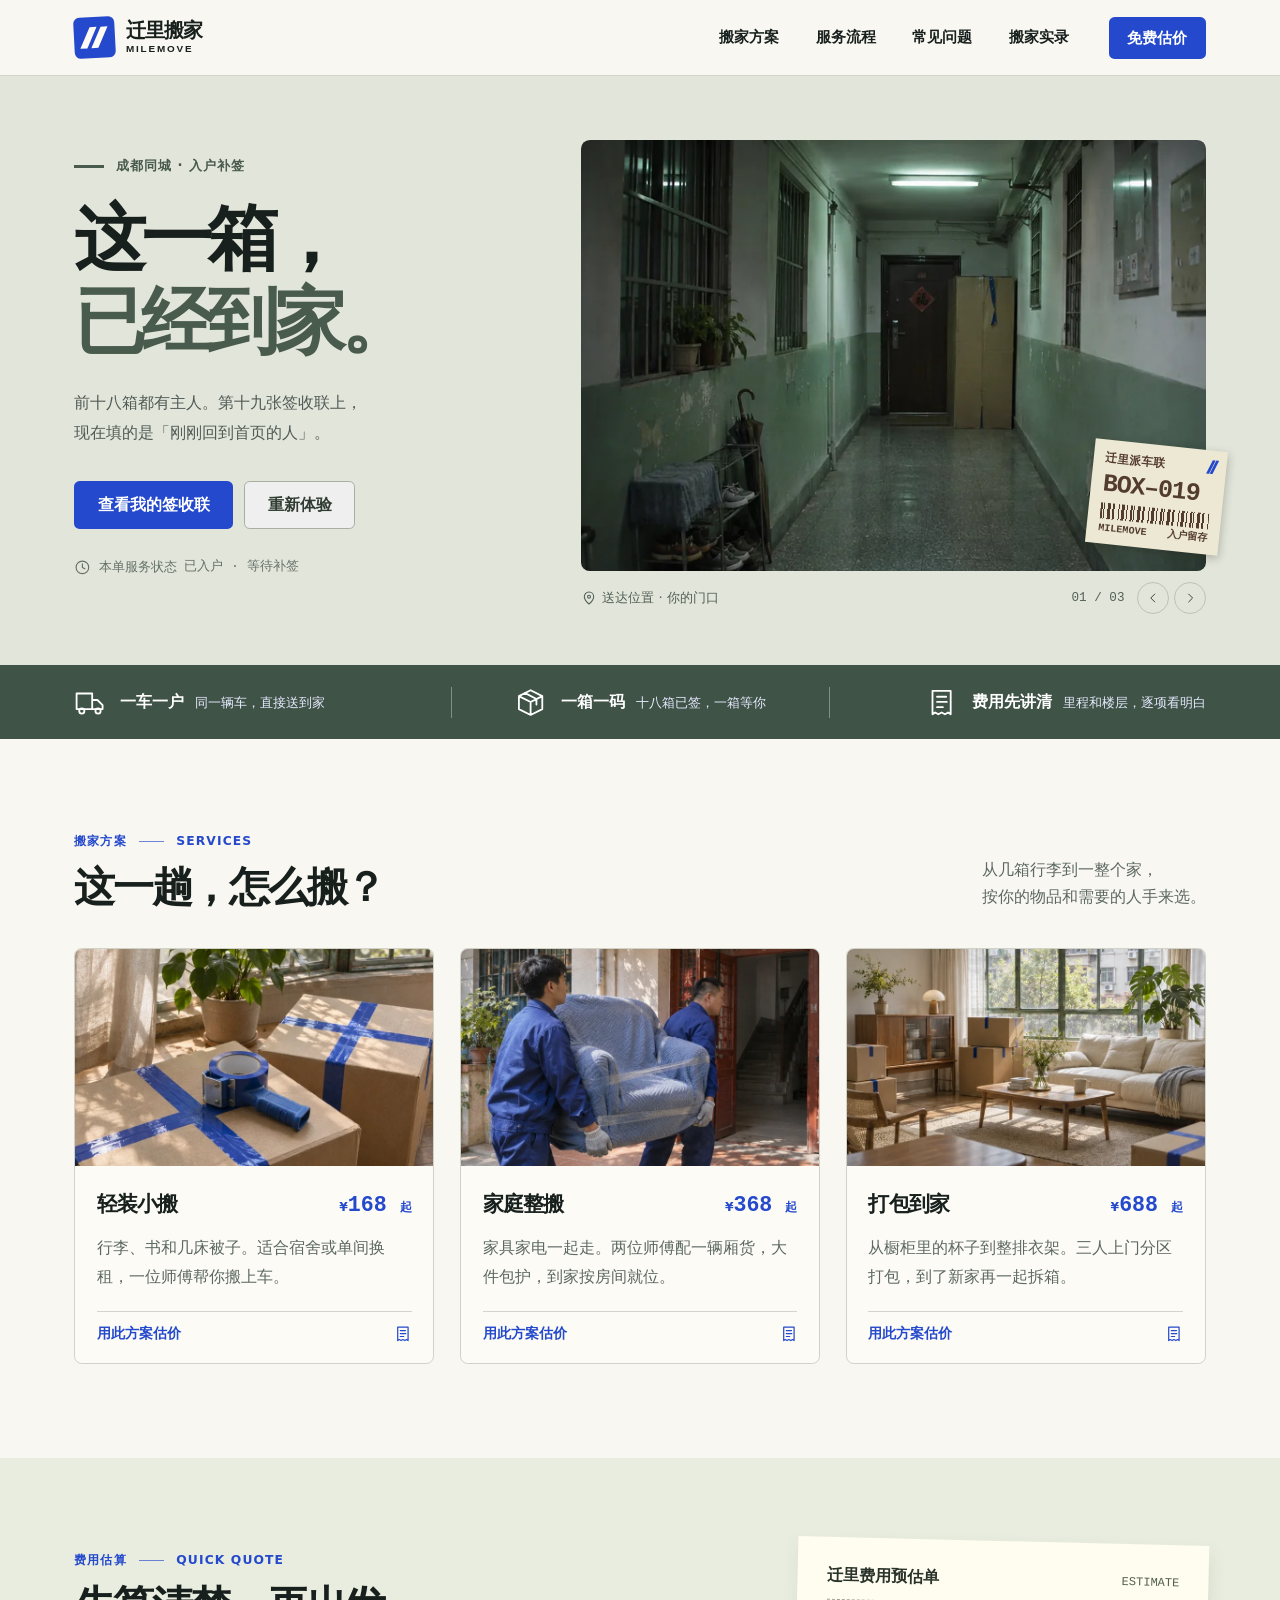
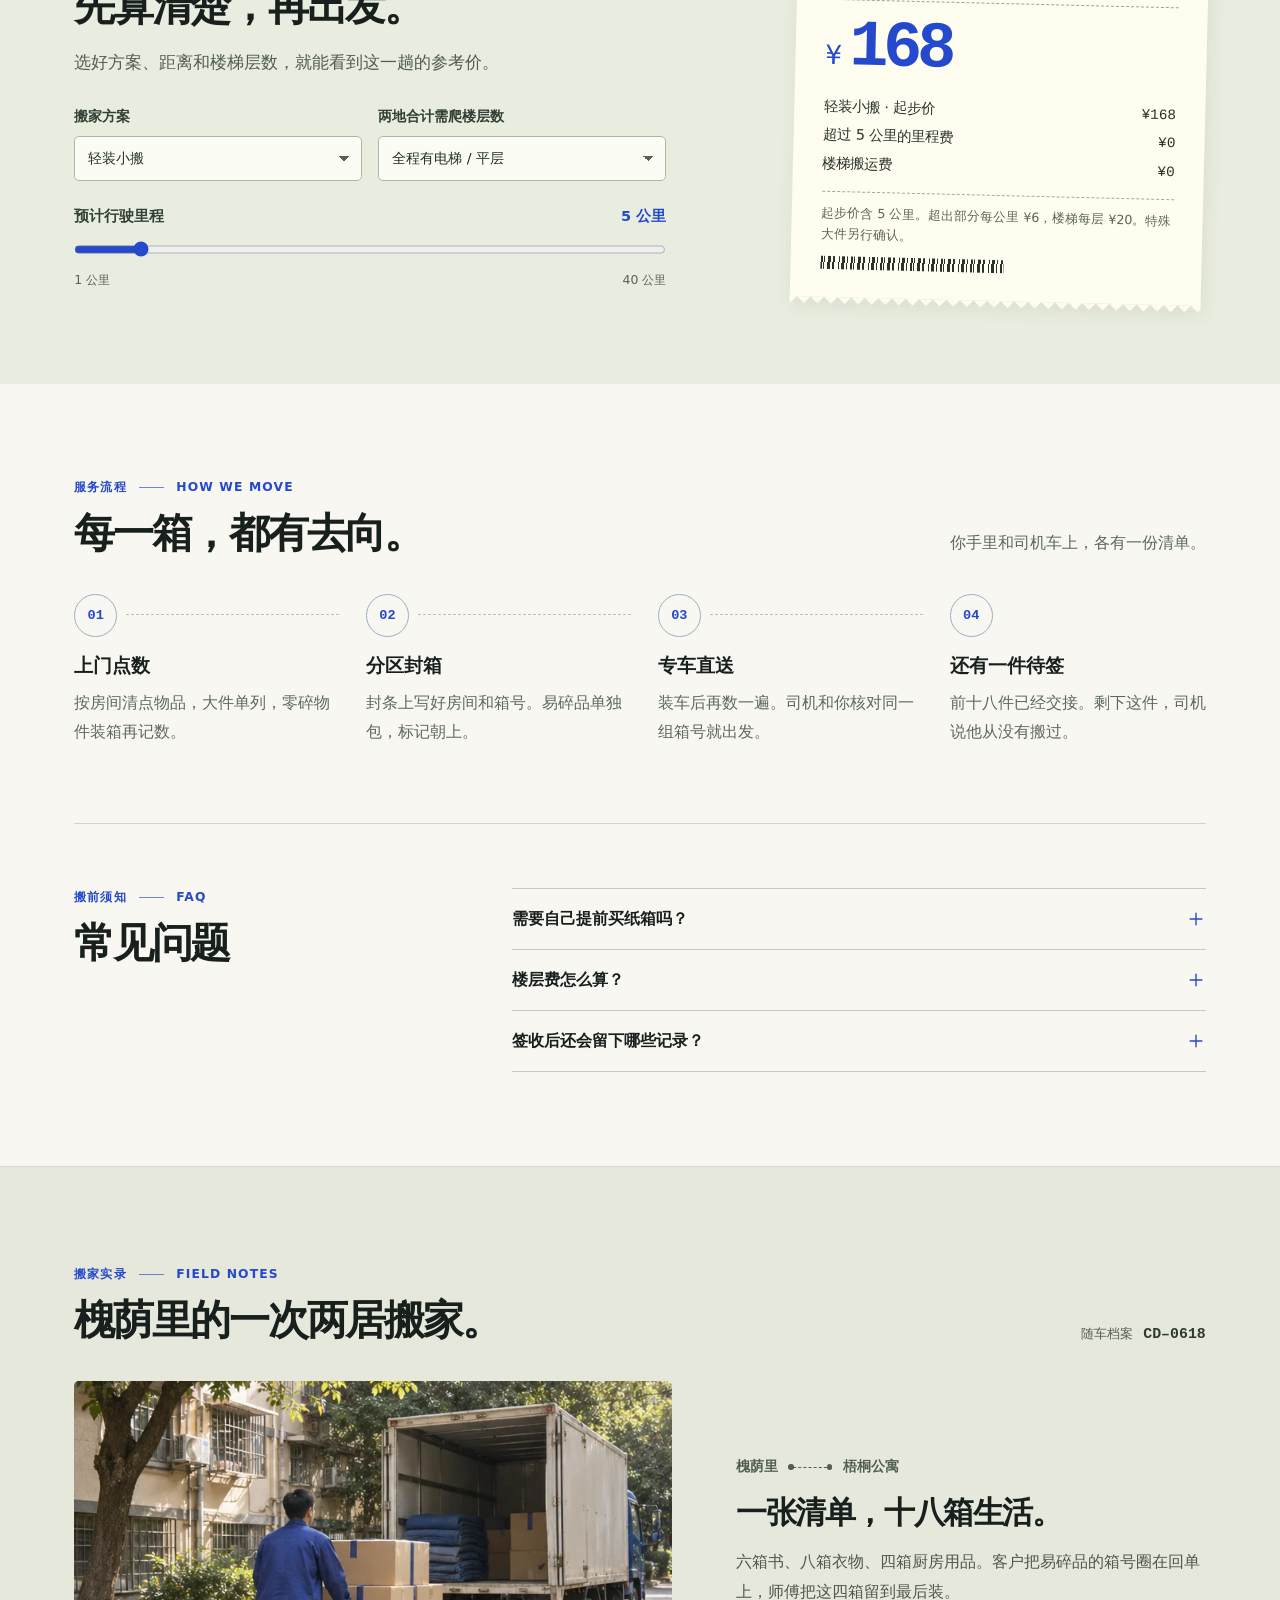
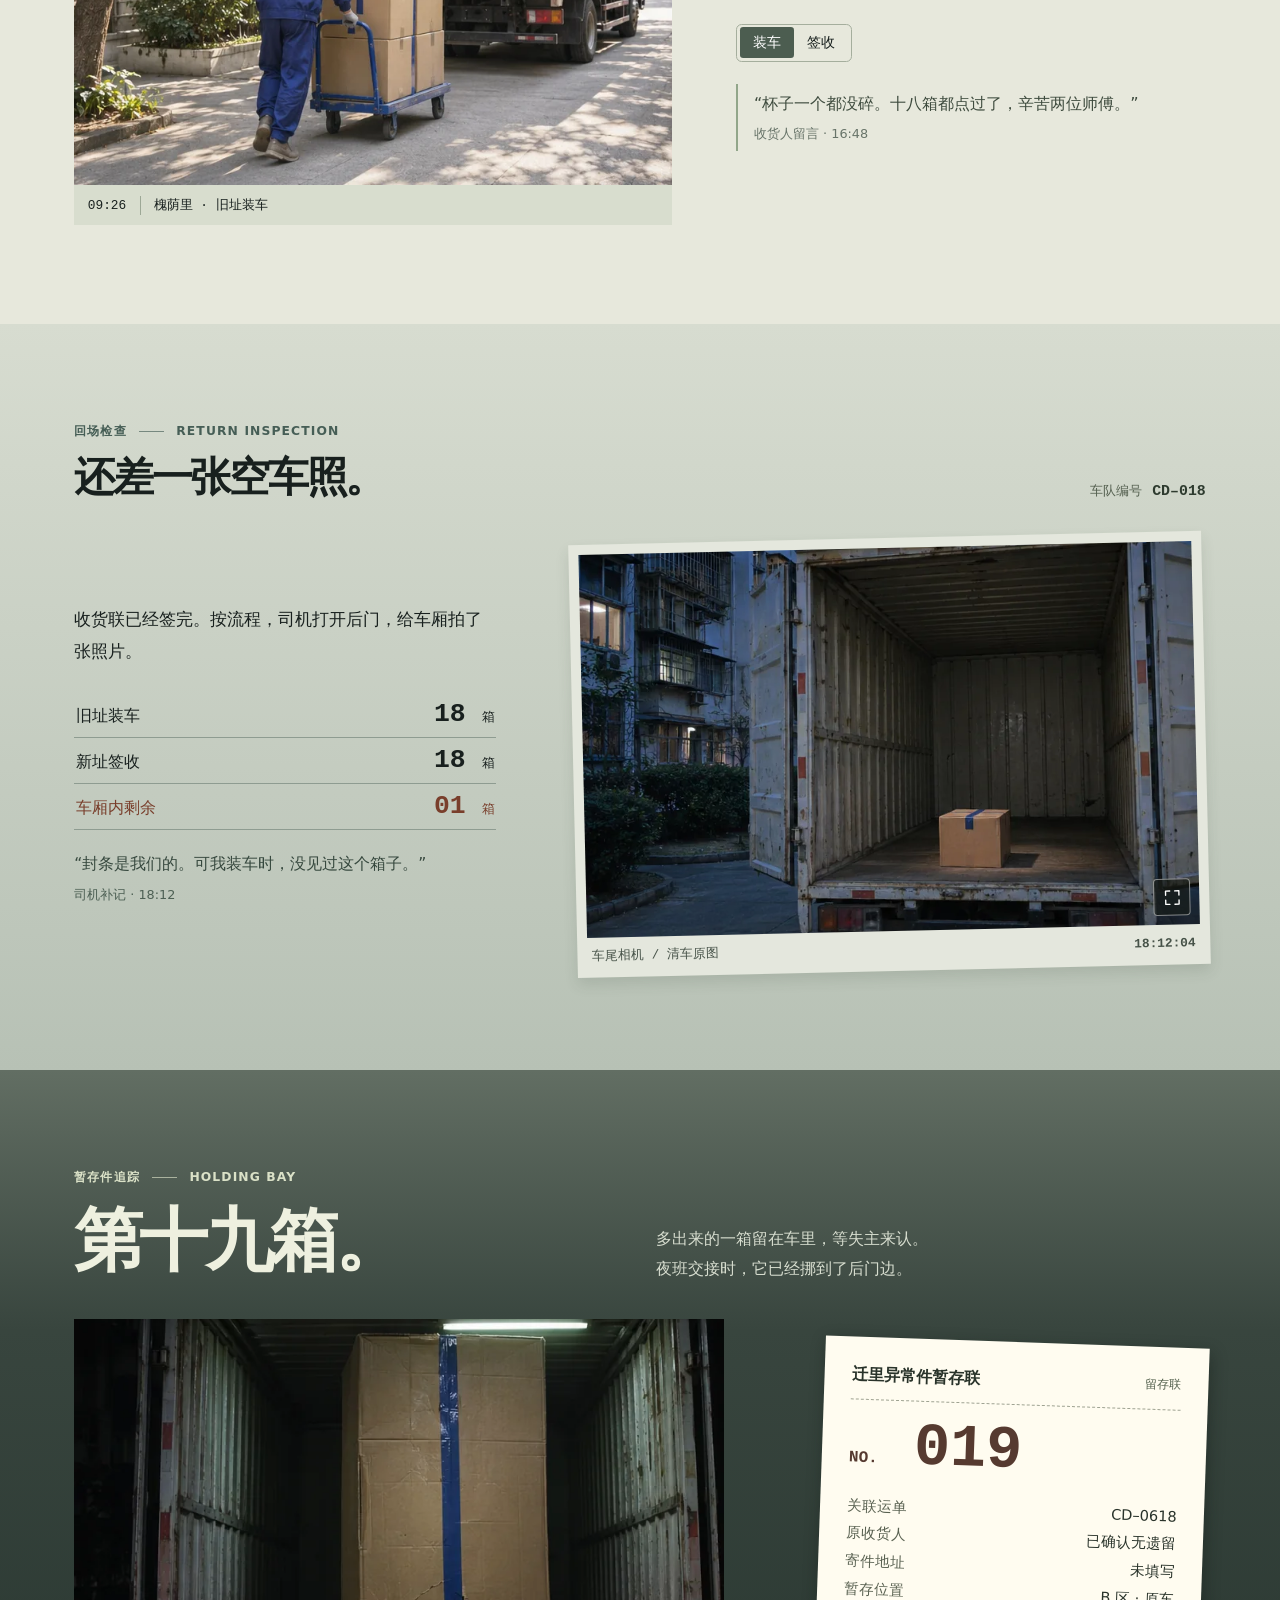
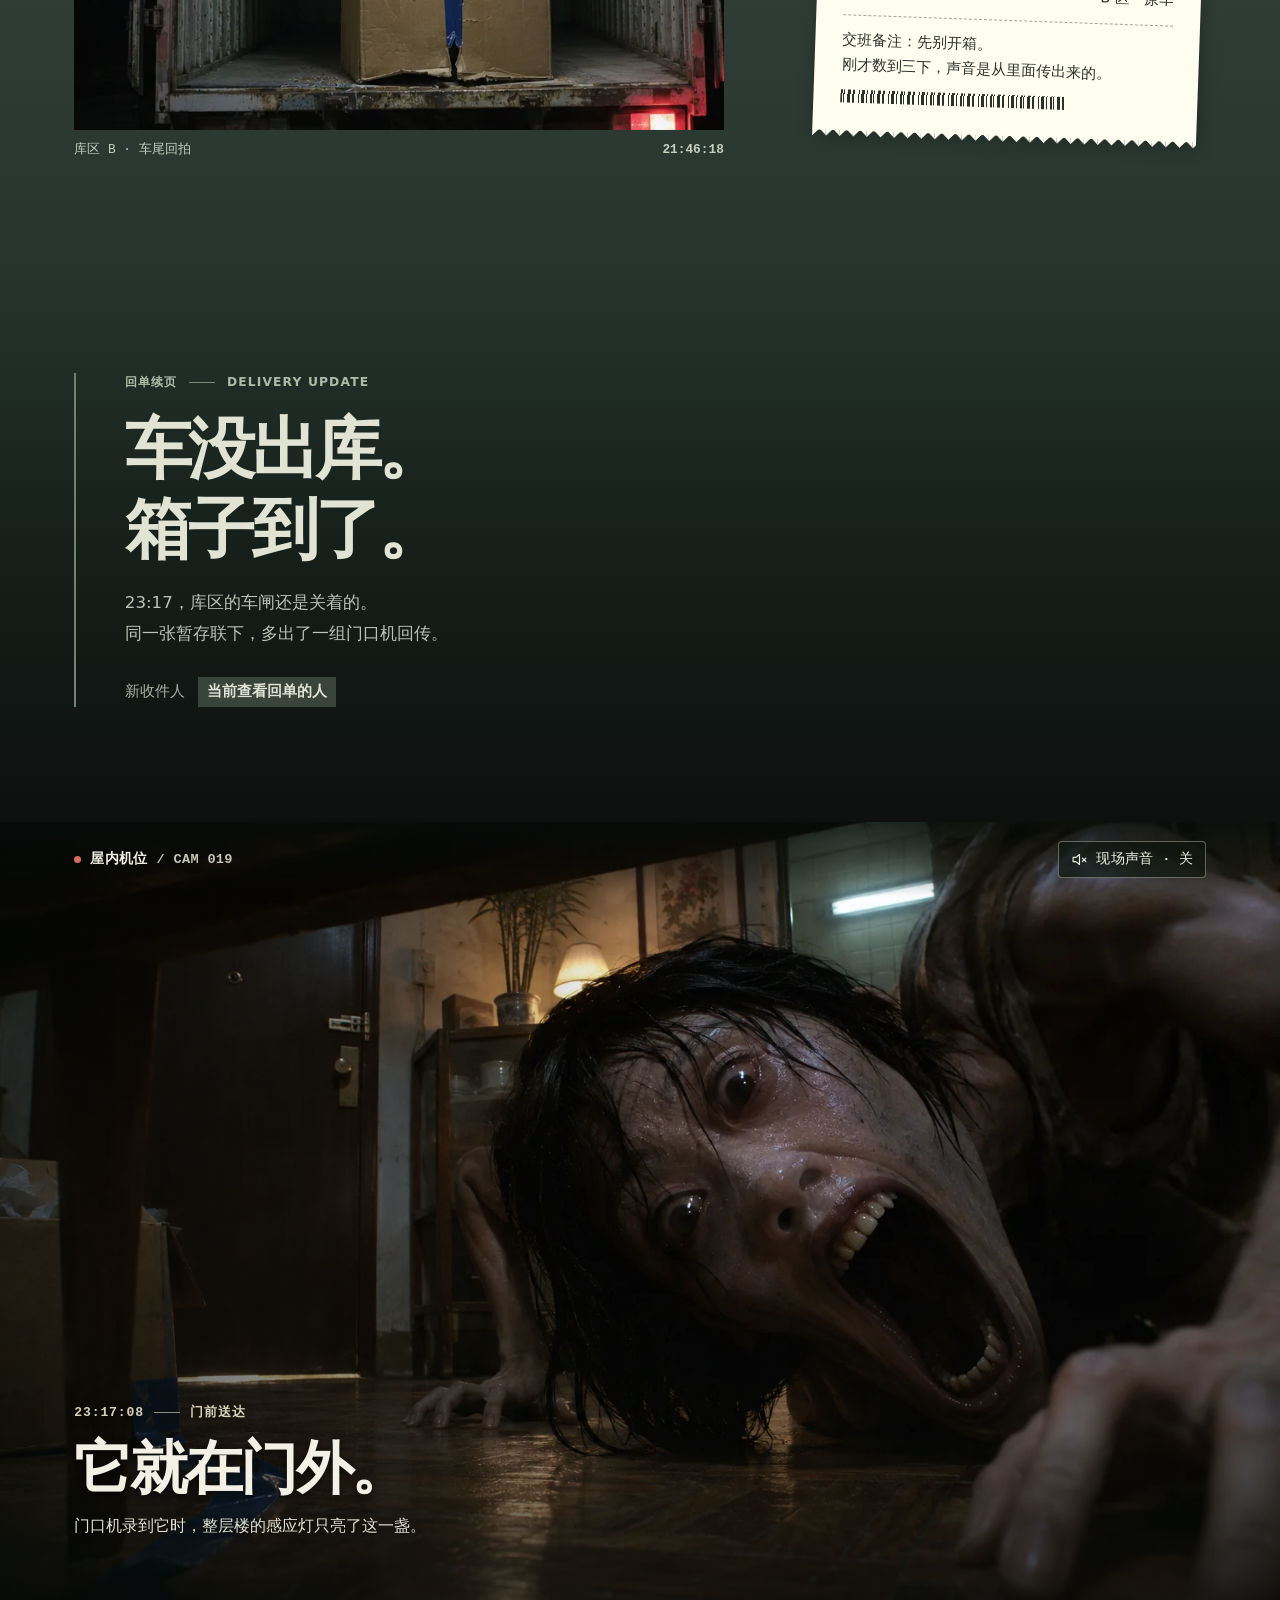
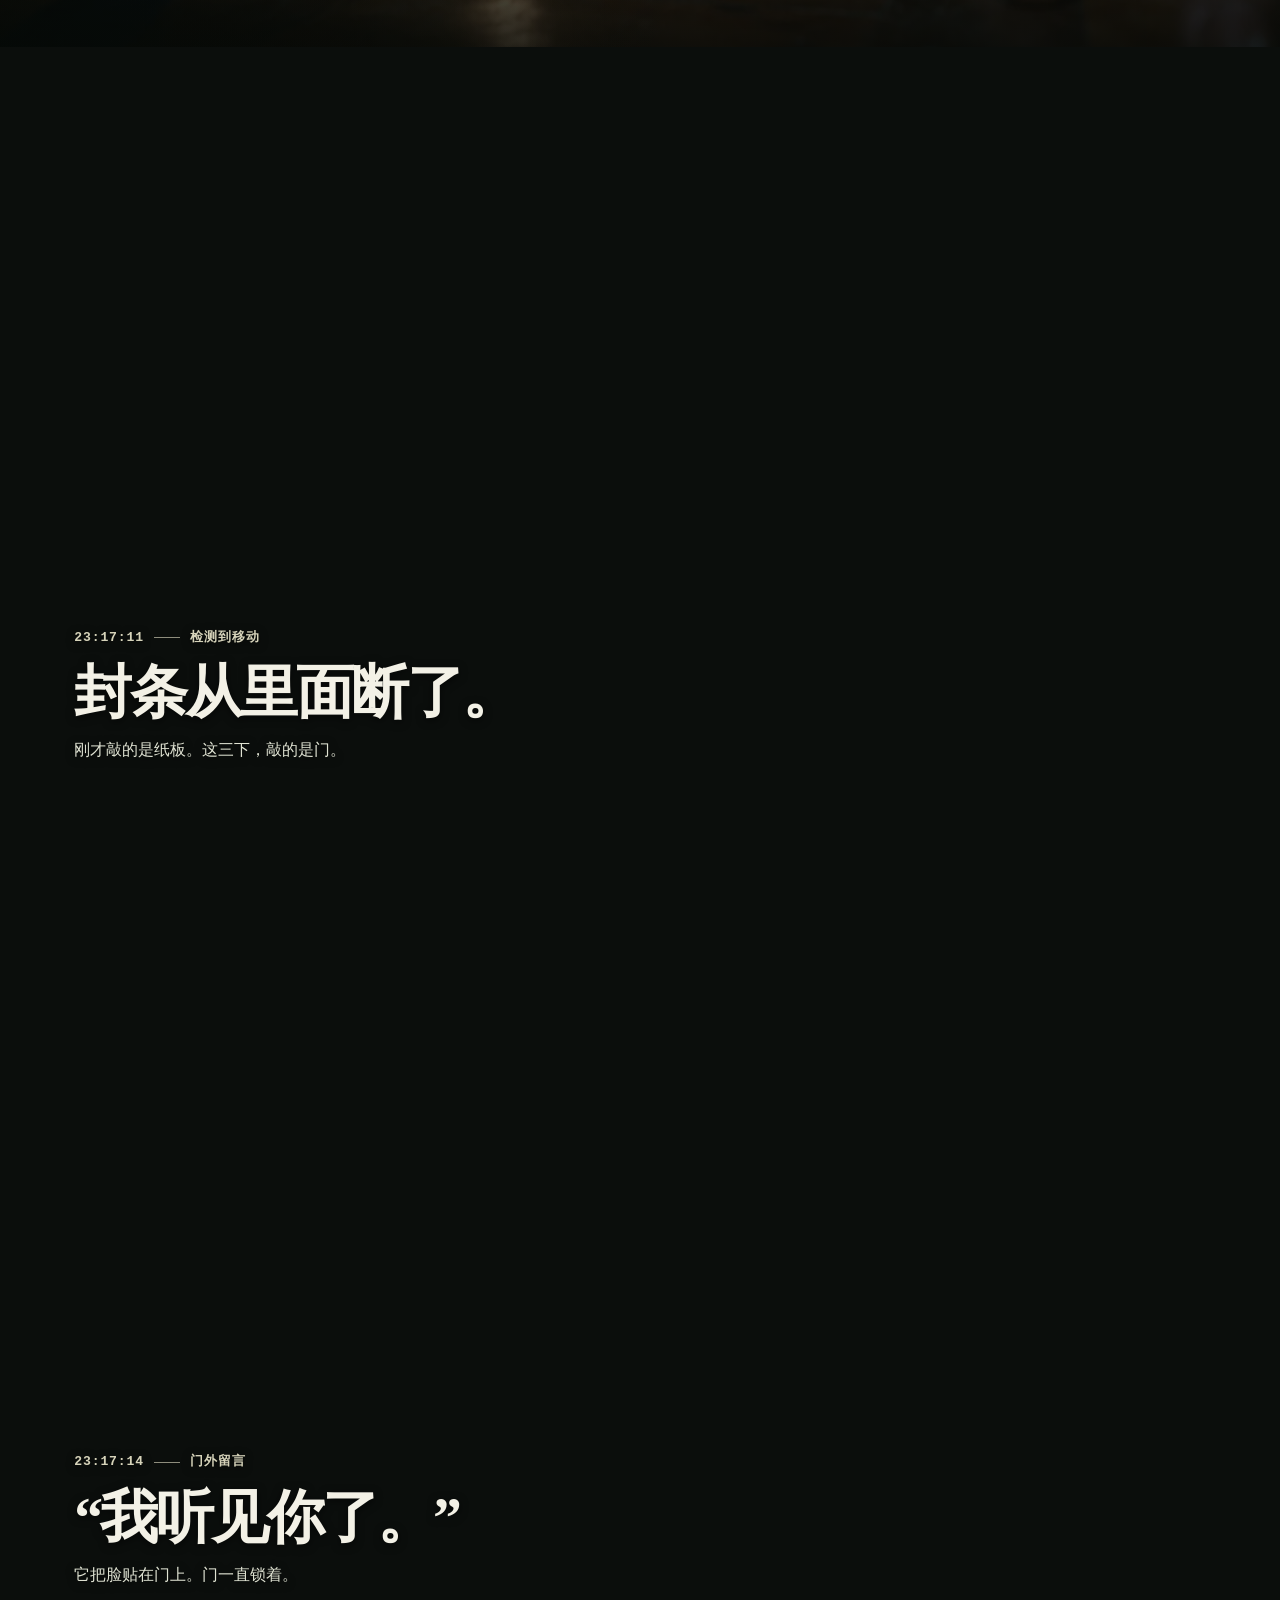
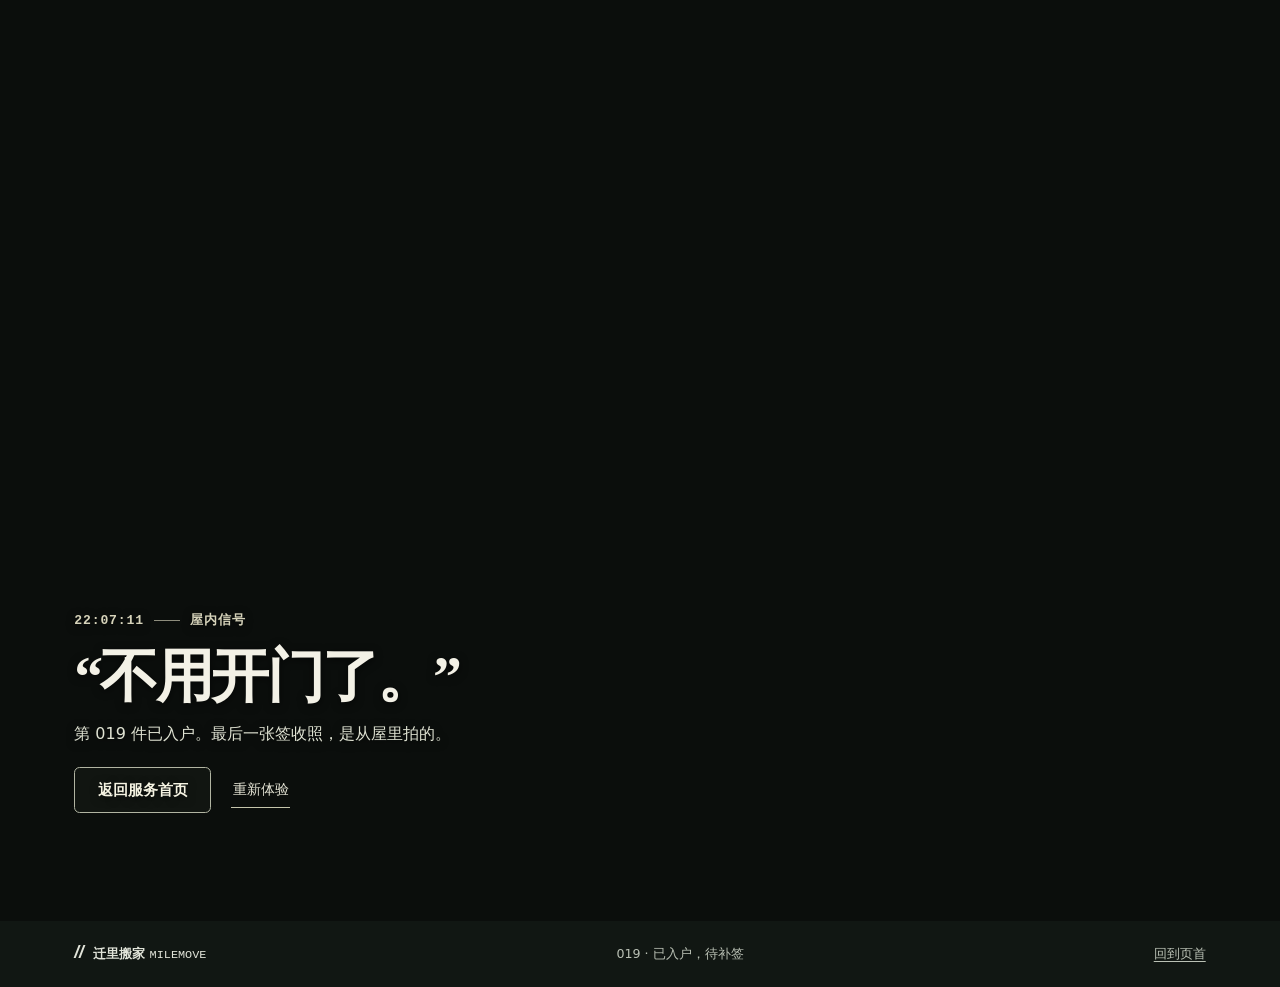
==== commit feb6006e: "Reset the delivery sequence reliably when replaying from the final frame" ====
--- a/milemove/index.html
+++ b/milemove/index.html
@@ -8,8 +8,8 @@
   <title>迁里搬家 MILEMOVE · 成都同城搬家</title>
   <link rel="icon" href="./assets/mark.svg" type="image/svg+xml">
   <link rel="preload" as="image" href="./assets/fleet.webp">
-  <link rel="stylesheet" href="./style.css">
-  <script src="./app.js" defer></script>
+  <link rel="stylesheet" href="./style.css?v=2">
+  <script src="./app.js?v=2" defer></script>
 </head>
 <body>
   <svg class="symbols" aria-hidden="true" xmlns="http://www.w3.org/2000/svg">
@@ -105,7 +105,7 @@
     </div></section>
 
     <section class="inspection-section" id="inspection" aria-labelledby="inspection-title"><div class="shell">
-      <div class="section-head"><div><p class="kicker">回场检查 <i></i> RETURN INSPECTION</p><h2 id="inspection-title">还差一张空车照。</h2></div><span class="job-ref">车牌识别号 <b>CD–018</b></span></div>
+      <div class="section-head"><div><p class="kicker">回场检查 <i></i> RETURN INSPECTION</p><h2 id="inspection-title">还差一张空车照。</h2></div><span class="job-ref">车队编号 <b>CD–018</b></span></div>
       <div class="inspection-grid"><div class="inspection-text"><p class="lede">收货联已经签完。按流程，司机打开后门，给车厢拍了张照片。</p><dl class="count-table"><div><dt>旧址装车</dt><dd>18 <small>箱</small></dd></div><div><dt>新址签收</dt><dd>18 <small>箱</small></dd></div><div><dt>车厢内剩余</dt><dd>01 <small>箱</small></dd></div></dl><p class="driver-note">“封条是我们的。可我装车时，没见过这个箱子。”<span>司机补记 · 18:12</span></p></div>
         <figure class="evidence"><button class="evidence-image" type="button" data-zoom="inspection" aria-label="放大清车照片"><img src="./assets/inspection.webp" width="764" height="508" loading="lazy" alt="昏暗的货车深处，还有一只用蓝色胶带封好的纸箱"><span class="expand"><svg class="icon"><use href="#i-expand"/></svg></span></button><figcaption><span>车尾相机 / 清车原图</span><b>18:12:04</b></figcaption></figure>
       </div>
--- a/milemove/style.css
+++ b/milemove/style.css
@@ -220,7 +220,8 @@
   .film-image.active { opacity: 1; }
   .film-image.final-image { transition-duration: .18s; }
   .film-glass { background: linear-gradient(90deg, #05090694, transparent 54%), linear-gradient(0deg, #060907d6 0%, #090d0845 26%, transparent 52%); }
-  .film-ready .fallback-still, .film-ready .beat::after { display: none; }
+  .film-ready .fallback-still { width: 1px; height: 1px; clip-path: inset(50%); overflow: hidden; }
+  .film-ready .beat::after { display: none; }
 }
 .film-image.final-image, .final-beat .fallback-still { object-position: 65% 49%; }
 footer { background: #111713; color: #bac1b5; font-size: .79rem; }
